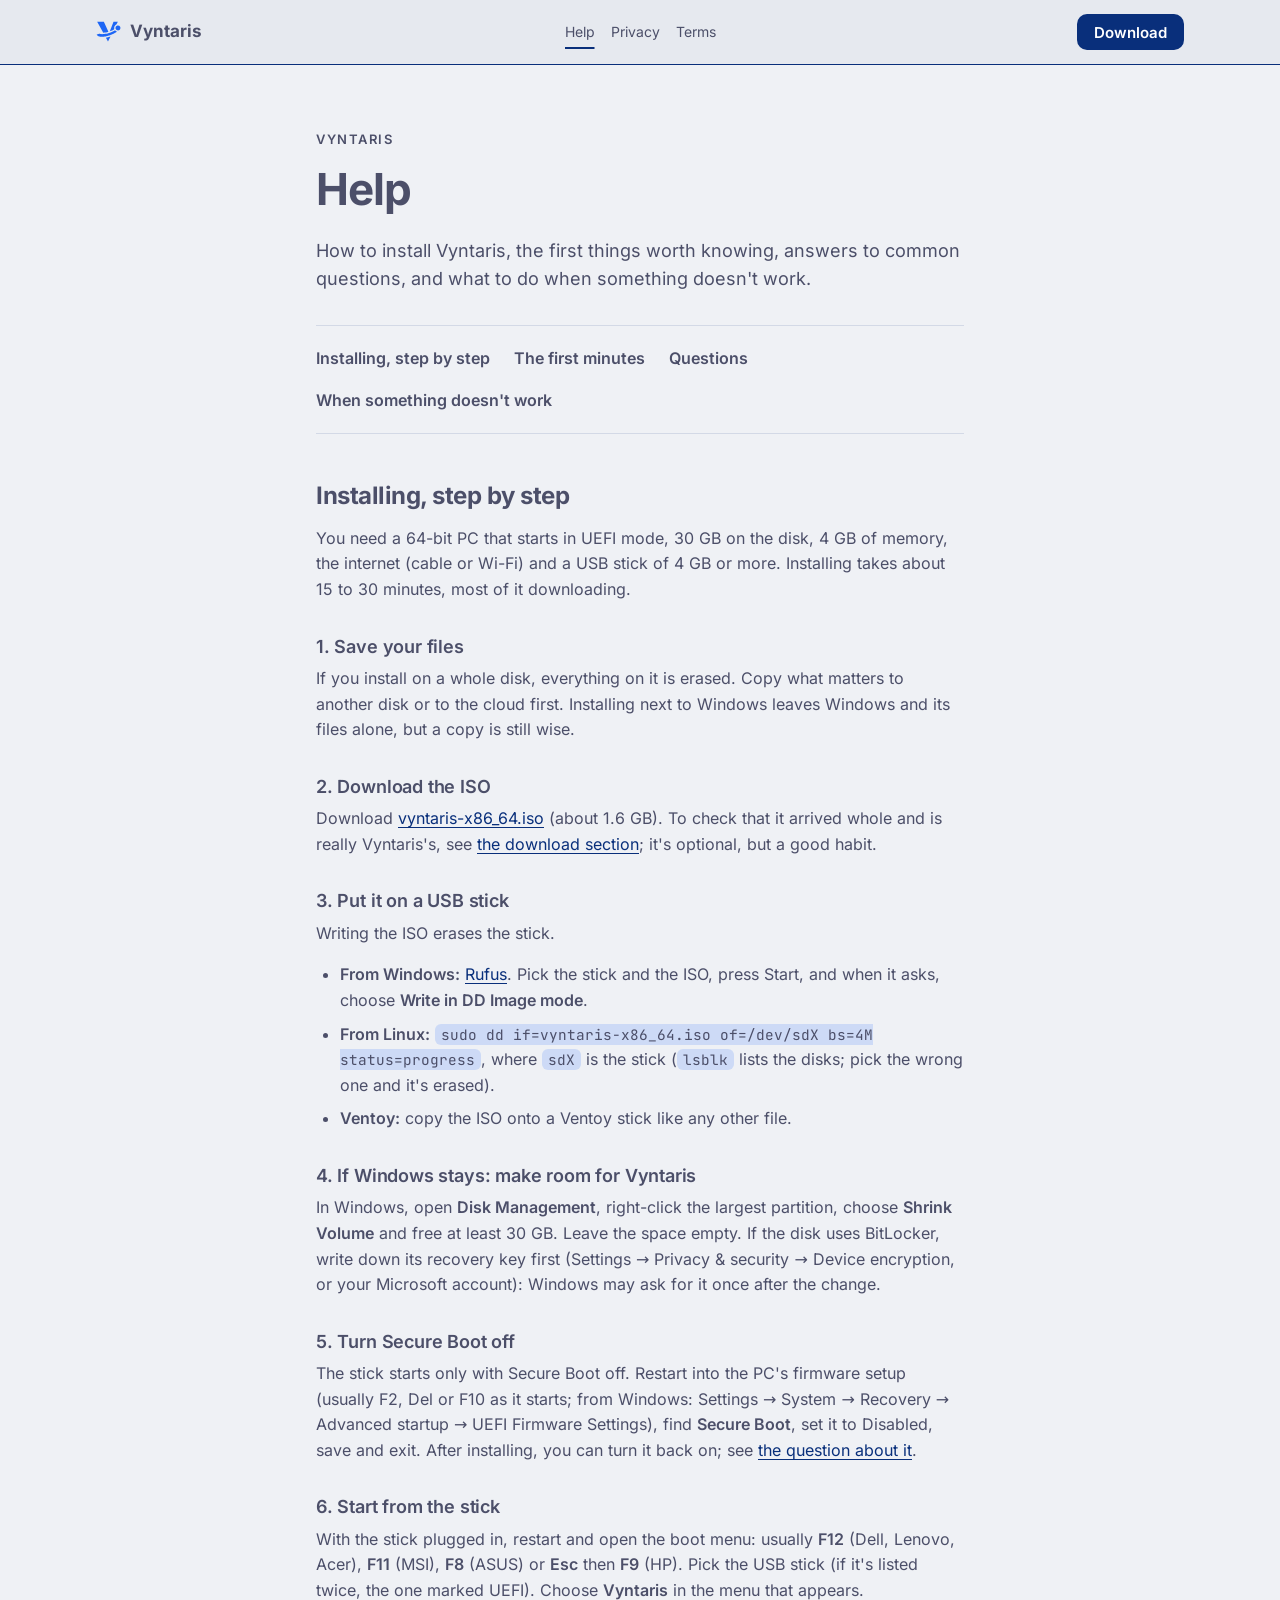
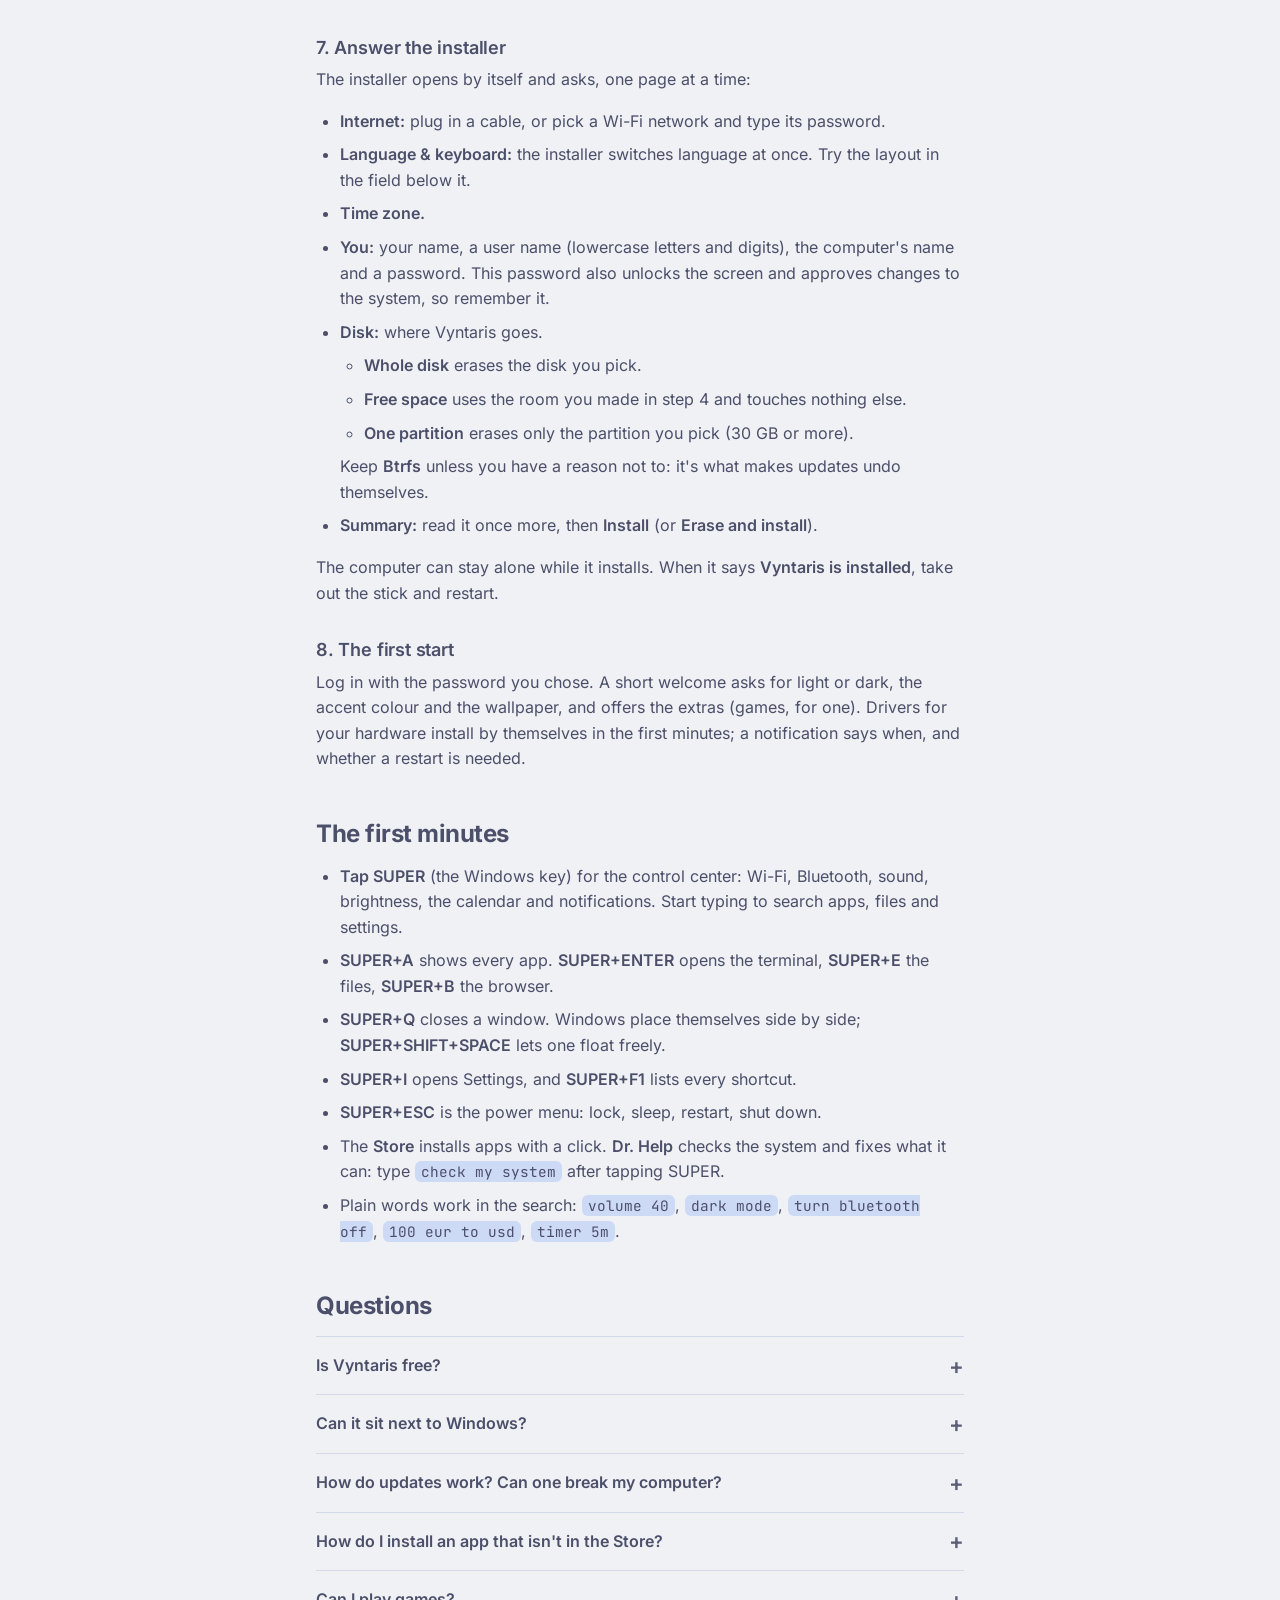
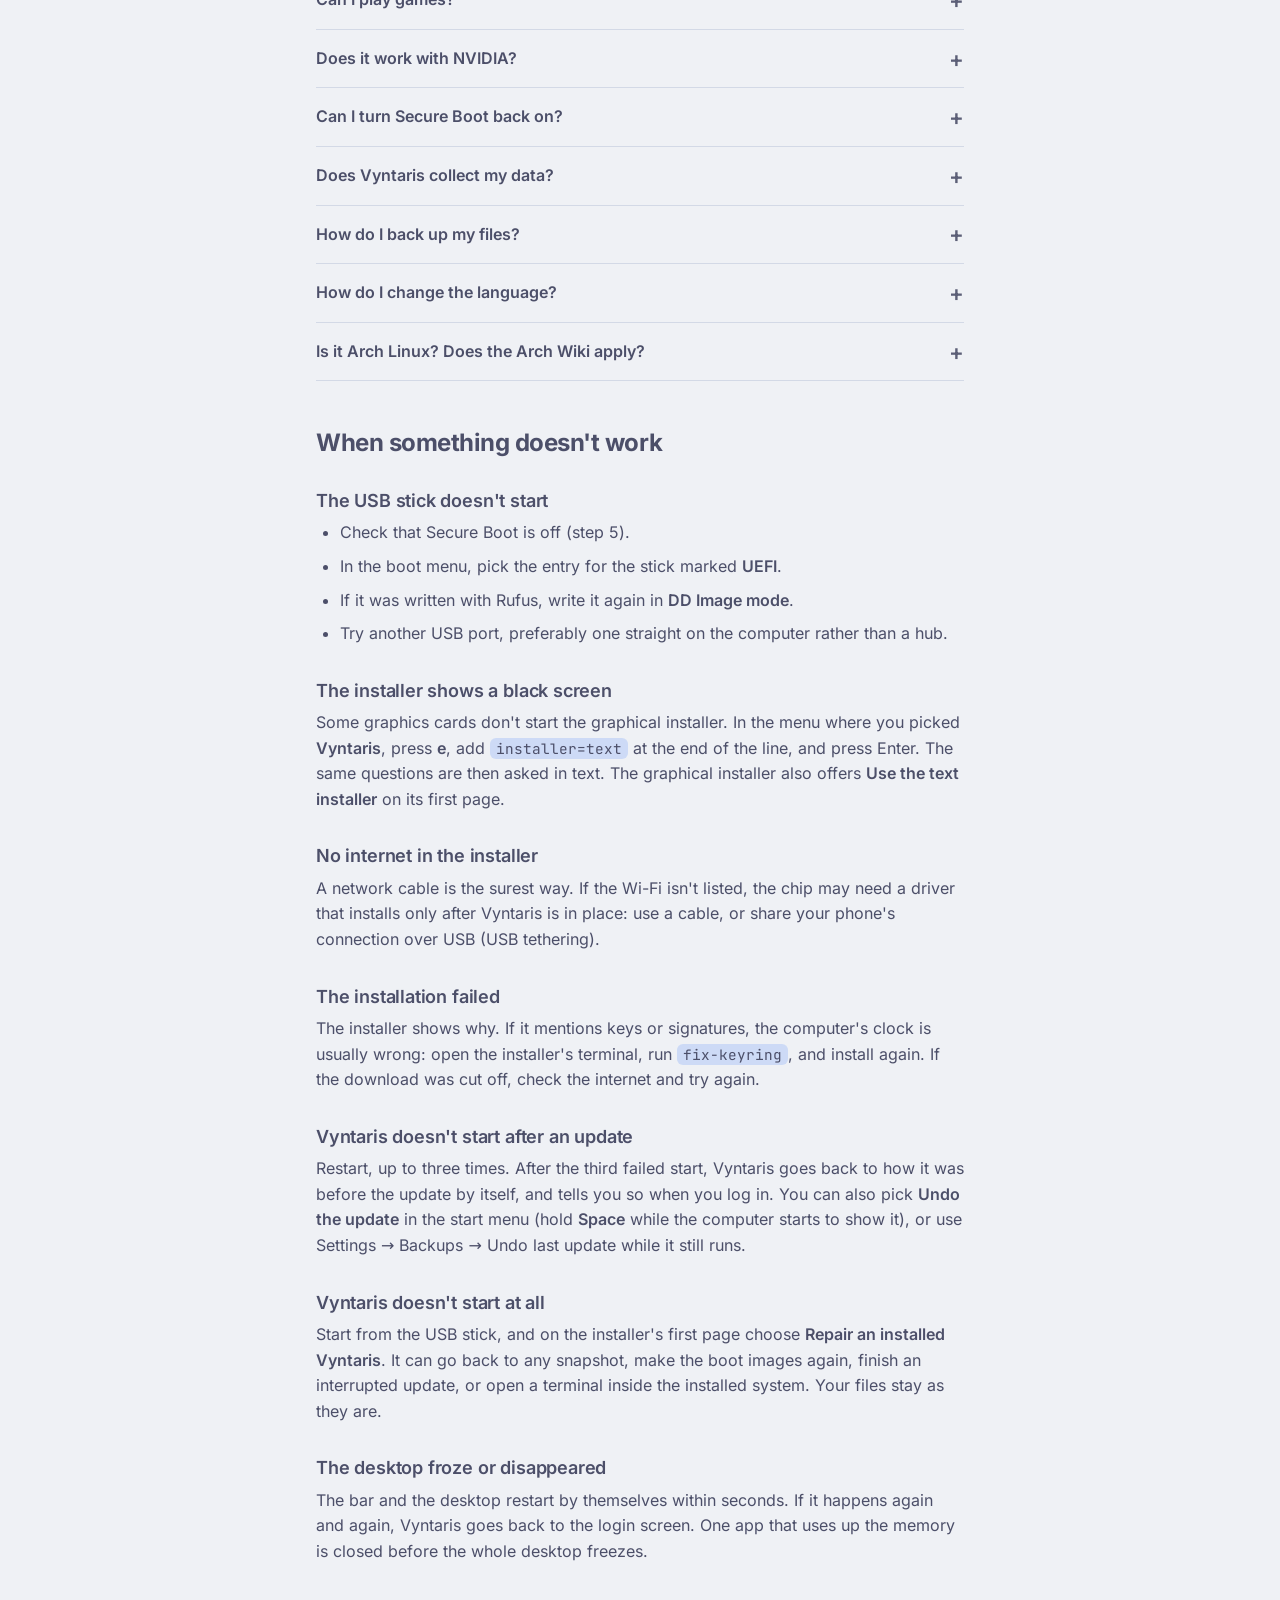
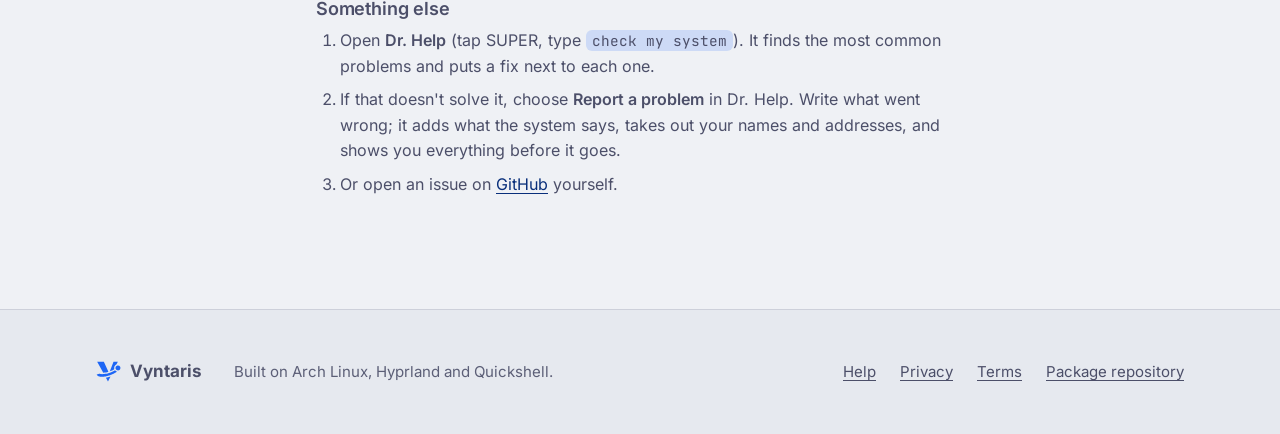
==== help/index.html @ 4488da24 "Help: installing step by step, the first minutes, questions, troubleshooting" ====
<!doctype html>
<html lang="en">
<head>
<meta charset="utf-8">
<meta name="viewport" content="width=device-width, initial-scale=1, viewport-fit=cover">
<title>Help · Vyntaris</title>
<meta name="description" content="Installing Vyntaris step by step, the first things to know, common questions, and what to do when something doesn't work.">
<link rel="preload" href="/fonts/inter.woff2" as="font" type="font/woff2" crossorigin>
<link rel="stylesheet" href="/site.css">
</head>
<body>
<a class="skip" href="#main">Skip to content</a>
<header class="top">
  <div class="wrap">
    <a class="brand" href="/"><svg viewBox="0 0 24 24" aria-hidden="true"><path fill="currentColor" fill-rule="evenodd" d="M12.79 11.4L13.97 10.96L14.92 10.55L15.79 10.12L16.57 9.68L16.88 9.05L16.82 8.75L16.79 8.45L16.78 8.15L16.81 7.85L16.85 7.55L16.92 7.26L17.02 6.97L17.14 6.7L17.28 6.44L17.45 6.19L17.66 5.93L17.86 5.71L18.09 5.51L18.33 5.34L18.59 5.18L18.86 5.04L20.16 2.43L16.16 2.43zM6.69 12.72L8.05 12.57L9.18 12.38L10.35 12.12L11.45 11.83L7.26 2.43L1.08 2.43zM22.55 8.18L22.5 7.74L22.36 7.32L22.14 6.93L21.85 6.6L21.5 6.32L21.1 6.12L20.67 6L20.22 5.97L19.78 6.02L19.36 6.16L18.97 6.38L18.64 6.67L18.36 7.03L18.16 7.42L18.04 7.85L18.01 8.3L18.06 8.74L18.2 9.16L18.42 9.55L18.71 9.88L19.07 10.16L19.46 10.36L19.89 10.48L20.34 10.51L20.78 10.46L21.2 10.32L21.59 10.1L21.92 9.81L22.2 9.45L22.4 9.06L22.52 8.63zM3.06 13.46L3.08 13.5L0.65 14.24L0.75 14.52L0.89 14.78L1.1 15.07L1.3 15.28L1.56 15.51L1.85 15.7L2.15 15.86L2.52 16.01L2.92 16.14L3.34 16.24L3.77 16.32L4.23 16.37L4.78 16.41L5.88 16.41L7.15 16.31L7.92 16.21L8.7 16.08L9.49 15.92L10.4 15.7L11.22 15.49L12.13 15.21L12.93 14.95L13.82 14.62L14.69 14.27L15.44 13.94L16.25 13.55L16.93 13.19L17.66 12.77L18.25 12.39L18.81 12L19.32 11.6L18.83 11.42L18.37 11.17L17.96 10.85L17.59 10.48L16.86 10.93L15.99 11.39L15.03 11.84L13.99 12.27L12.9 12.66L11.87 12.98L10.83 13.27L9.7 13.53L8.59 13.73L7.52 13.88L6.52 13.96L5.6 13.98L4.79 13.94L4.06 13.84L3.48 13.69L3.23 13.58zM13.4 16.08L11.97 16.54L11.02 16.81L10.07 17.05L9.15 17.24L11.07 20.77z"/></svg>Vyntaris</a>
    <nav class="nav" aria-label="Pages">
      <a href="/help/" aria-current="page">Help</a>
      <a href="/policy/">Privacy</a>
      <a href="/tos/">Terms</a>
    </nav>
    <a class="btn btn-primary btn-small" href="/#download">Download</a>
  </div>
</header>
<main class="wrap prose" id="main">
<p class="eyebrow">Vyntaris</p>
<h1>Help</h1>
<p class="lead">How to install Vyntaris, the first things worth knowing, answers to common questions, and what to
do when something doesn't work.</p>

<nav class="toc" aria-label="On this page">
  <a href="#install">Installing, step by step</a>
  <a href="#first">The first minutes</a>
  <a href="#faq">Questions</a>
  <a href="#trouble">When something doesn't work</a>
</nav>

<h2 id="install">Installing, step by step</h2>
<p>You need a 64-bit PC that starts in UEFI mode, 30 GB on the disk, 4 GB of memory, the internet (cable or
Wi-Fi) and a USB stick of 4 GB or more. Installing takes about 15 to 30 minutes, most of it downloading.</p>

<h3>1. Save your files</h3>
<p>If you install on a whole disk, everything on it is erased. Copy what matters to another disk or to the
cloud first. Installing next to Windows leaves Windows and its files alone, but a copy is still wise.</p>

<h3>2. Download the ISO</h3>
<p>Download <a href="https://dl.vyntarisos.com/vyntaris-x86_64.iso">vyntaris-x86_64.iso</a> (about 1.6 GB). To
check that it arrived whole and is really Vyntaris's, see <a href="/#download">the download section</a>; it's
optional, but a good habit.</p>

<h3>3. Put it on a USB stick</h3>
<p>Writing the ISO erases the stick.</p>
<ul>
  <li><strong>From Windows:</strong> <a href="https://rufus.ie/">Rufus</a>. Pick the stick and the ISO, press
    Start, and when it asks, choose <strong>Write in DD Image mode</strong>.</li>
  <li><strong>From Linux:</strong> <code>sudo dd if=vyntaris-x86_64.iso of=/dev/sdX bs=4M status=progress</code>,
    where <code>sdX</code> is the stick (<code>lsblk</code> lists the disks; pick the wrong one and it's erased).</li>
  <li><strong>Ventoy:</strong> copy the ISO onto a Ventoy stick like any other file.</li>
</ul>

<h3>4. If Windows stays: make room for Vyntaris</h3>
<p>In Windows, open <strong>Disk Management</strong>, right-click the largest partition, choose
<strong>Shrink Volume</strong> and free at least 30 GB. Leave the space empty. If the disk uses BitLocker, write
down its recovery key first (Settings → Privacy &amp; security → Device encryption, or your Microsoft account):
Windows may ask for it once after the change.</p>

<h3>5. Turn Secure Boot off</h3>
<p>The stick starts only with Secure Boot off. Restart into the PC's firmware setup (usually F2, Del or F10 as
it starts; from Windows: Settings → System → Recovery → Advanced startup → UEFI Firmware Settings), find
<strong>Secure Boot</strong>, set it to Disabled, save and exit. After installing, you can turn it back on; see
<a href="#secure-boot">the question about it</a>.</p>

<h3>6. Start from the stick</h3>
<p>With the stick plugged in, restart and open the boot menu: usually <strong>F12</strong> (Dell, Lenovo, Acer),
<strong>F11</strong> (MSI), <strong>F8</strong> (ASUS) or <strong>Esc</strong> then <strong>F9</strong> (HP).
Pick the USB stick (if it's listed twice, the one marked UEFI). Choose <strong>Vyntaris</strong> in the menu that
appears.</p>

<h3>7. Answer the installer</h3>
<p>The installer opens by itself and asks, one page at a time:</p>
<ul>
  <li><strong>Internet:</strong> plug in a cable, or pick a Wi-Fi network and type its password.</li>
  <li><strong>Language &amp; keyboard:</strong> the installer switches language at once. Try the layout in the
    field below it.</li>
  <li><strong>Time zone.</strong></li>
  <li><strong>You:</strong> your name, a user name (lowercase letters and digits), the computer's name and a
    password. This password also unlocks the screen and approves changes to the system, so remember it.</li>
  <li><strong>Disk:</strong> where Vyntaris goes.
    <ul>
      <li><strong>Whole disk</strong> erases the disk you pick.</li>
      <li><strong>Free space</strong> uses the room you made in step 4 and touches nothing else.</li>
      <li><strong>One partition</strong> erases only the partition you pick (30 GB or more).</li>
    </ul>
    Keep <strong>Btrfs</strong> unless you have a reason not to: it's what makes updates undo themselves.</li>
  <li><strong>Summary:</strong> read it once more, then <strong>Install</strong> (or <strong>Erase and
    install</strong>).</li>
</ul>
<p>The computer can stay alone while it installs. When it says <strong>Vyntaris is installed</strong>, take out
the stick and restart.</p>

<h3>8. The first start</h3>
<p>Log in with the password you chose. A short welcome asks for light or dark, the accent colour and the
wallpaper, and offers the extras (games, for one). Drivers for your hardware install by themselves in the
first minutes; a notification says when, and whether a restart is needed.</p>

<h2 id="first">The first minutes</h2>
<ul>
  <li><strong>Tap SUPER</strong> (the Windows key) for the control center: Wi-Fi, Bluetooth, sound, brightness,
    the calendar and notifications. Start typing to search apps, files and settings.</li>
  <li><strong>SUPER+A</strong> shows every app. <strong>SUPER+ENTER</strong> opens the terminal,
    <strong>SUPER+E</strong> the files, <strong>SUPER+B</strong> the browser.</li>
  <li><strong>SUPER+Q</strong> closes a window. Windows place themselves side by side;
    <strong>SUPER+SHIFT+SPACE</strong> lets one float freely.</li>
  <li><strong>SUPER+I</strong> opens Settings, and <strong>SUPER+F1</strong> lists every shortcut.</li>
  <li><strong>SUPER+ESC</strong> is the power menu: lock, sleep, restart, shut down.</li>
  <li>The <strong>Store</strong> installs apps with a click. <strong>Dr. Help</strong> checks the system and
    fixes what it can: type <code>check my system</code> after tapping SUPER.</li>
  <li>Plain words work in the search: <code>volume 40</code>, <code>dark mode</code>, <code>turn bluetooth
    off</code>, <code>100 eur to usd</code>, <code>timer 5m</code>.</li>
</ul>

<h2 id="faq">Questions</h2>
<div class="faq">
<details>
  <summary>Is Vyntaris free?</summary>
  <p>Yes, to download, install and use. It's free software under the GNU GPL, and its source is on
  <a href="https://github.com/vyntaris/vyntaris">GitHub</a>.</p>
</details>
<details>
  <summary>Can it sit next to Windows?</summary>
  <p>Yes. Make room in Windows (step 4) and choose <strong>Free space</strong> or <strong>One partition</strong>.
  A menu at start lets you pick Vyntaris or Windows; it stays hidden when there's only Vyntaris.</p>
</details>
<details>
  <summary>How do updates work? Can one break my computer?</summary>
  <p>Updates come from Arch Linux and Vyntaris whenever they're ready; the island shows when some are waiting,
  and one click installs them. Before every update a snapshot of the system is taken. If an update stops
  Vyntaris from starting, it gets three tries, then the start menu's <strong>Undo the update</strong> puts the
  system back by itself. Your files are never part of a snapshot, so going back never touches them.</p>
</details>
<details>
  <summary>How do I install an app that isn't in the Store?</summary>
  <p>The Store lists every app from Arch Linux's repositories. More come from the AUR, which anyone can upload
  to: turn it on in Settings → Apps, read the warning on each, and the Store builds it for you. In the terminal,
  <code>pacman</code> and <code>yay</code> work as on any Arch Linux.</p>
</details>
<details>
  <summary>Can I play games?</summary>
  <p>Yes. Tap SUPER and type <code>set up games</code>: it installs Steam with Proton, Lutris, GameMode and
  MangoHud. Game mode starts by itself with a fullscreen game.</p>
</details>
<details>
  <summary>Does it work with NVIDIA?</summary>
  <p>Yes, the driver installs by itself. On a laptop with two graphics cards the NVIDIA one sleeps until it's
  needed; a yellow dot in the bar shows when it's awake, and its panel says which app woke it.</p>
</details>
<details id="secure-boot">
  <summary>Can I turn Secure Boot back on?</summary>
  <p>Yes. In the firmware setup, put Secure Boot into <strong>Setup Mode</strong> (sometimes called "Clear
  keys"), start Vyntaris, and in the terminal run <code>vyntaris-secure-boot</code>. It signs Vyntaris with
  keys of your own; then turn Secure Boot back on.</p>
</details>
<details>
  <summary>Does Vyntaris collect my data?</summary>
  <p>No. It has no accounts, no telemetry and no analytics. What it connects to, and why, is in the
  <a href="/policy/">privacy policy</a>.</p>
</details>
<details>
  <summary>How do I back up my files?</summary>
  <p>Open <strong>Backup</strong>, sign in to Google Drive and pick the folders. It backs them up at every start,
  when you shut down, or only when you ask. Snapshots, in Settings → Backups, keep the system, not your files.</p>
</details>
<details>
  <summary>How do I change the language?</summary>
  <p>Settings → Date, time &amp; language. It takes effect at the next login. Vyntaris speaks English, Serbian,
  German, French, Spanish, Italian, Portuguese and Polish.</p>
</details>
<details>
  <summary>Is it Arch Linux? Does the Arch Wiki apply?</summary>
  <p>Underneath, yes: the same kernel, packages and pacman, straight from Arch. The
  <a href="https://wiki.archlinux.org/">Arch Wiki</a> applies to everything below the desktop.</p>
</details>
</div>

<h2 id="trouble">When something doesn't work</h2>

<h3>The USB stick doesn't start</h3>
<ul>
  <li>Check that Secure Boot is off (step 5).</li>
  <li>In the boot menu, pick the entry for the stick marked <strong>UEFI</strong>.</li>
  <li>If it was written with Rufus, write it again in <strong>DD Image mode</strong>.</li>
  <li>Try another USB port, preferably one straight on the computer rather than a hub.</li>
</ul>

<h3>The installer shows a black screen</h3>
<p>Some graphics cards don't start the graphical installer. In the menu where you picked
<strong>Vyntaris</strong>, press <strong>e</strong>, add <code>installer=text</code> at the end of the line, and
press Enter. The same questions are then asked in text. The graphical installer also offers <strong>Use the text
installer</strong> on its first page.</p>

<h3>No internet in the installer</h3>
<p>A network cable is the surest way. If the Wi-Fi isn't listed, the chip may need a driver that installs only
after Vyntaris is in place: use a cable, or share your phone's connection over USB (USB tethering).</p>

<h3>The installation failed</h3>
<p>The installer shows why. If it mentions keys or signatures, the computer's clock is usually wrong: open the
installer's terminal, run <code>fix-keyring</code>, and install again. If the download was cut off, check the
internet and try again.</p>

<h3>Vyntaris doesn't start after an update</h3>
<p>Restart, up to three times. After the third failed start, Vyntaris goes back to how it was before the update
by itself, and tells you so when you log in. You can also pick <strong>Undo the update</strong> in the start
menu (hold <strong>Space</strong> while the computer starts to show it), or use Settings → Backups → Undo last
update while it still runs.</p>

<h3>Vyntaris doesn't start at all</h3>
<p>Start from the USB stick, and on the installer's first page choose <strong>Repair an installed
Vyntaris</strong>. It can go back to any snapshot, make the boot images again, finish an interrupted update, or
open a terminal inside the installed system. Your files stay as they are.</p>

<h3>The desktop froze or disappeared</h3>
<p>The bar and the desktop restart by themselves within seconds. If it happens again and again, Vyntaris goes
back to the login screen. One app that uses up the memory is closed before the whole desktop freezes.</p>

<h3>Something else</h3>
<ol>
  <li>Open <strong>Dr. Help</strong> (tap SUPER, type <code>check my system</code>). It finds the most common
    problems and puts a fix next to each one.</li>
  <li>If that doesn't solve it, choose <strong>Report a problem</strong> in Dr. Help. Write what went wrong; it
    adds what the system says, takes out your names and addresses, and shows you everything before it goes.</li>
  <li>Or open an issue on <a href="https://github.com/vyntaris/vyntaris/issues/new/choose">GitHub</a> yourself.</li>
</ol>
</main>

<footer class="foot">
  <div class="wrap">
    <a class="brand" href="/"><svg viewBox="0 0 24 24" aria-hidden="true"><path fill="currentColor" fill-rule="evenodd" d="M12.79 11.4L13.97 10.96L14.92 10.55L15.79 10.12L16.57 9.68L16.88 9.05L16.82 8.75L16.79 8.45L16.78 8.15L16.81 7.85L16.85 7.55L16.92 7.26L17.02 6.97L17.14 6.7L17.28 6.44L17.45 6.19L17.66 5.93L17.86 5.71L18.09 5.51L18.33 5.34L18.59 5.18L18.86 5.04L20.16 2.43L16.16 2.43zM6.69 12.72L8.05 12.57L9.18 12.38L10.35 12.12L11.45 11.83L7.26 2.43L1.08 2.43zM22.55 8.18L22.5 7.74L22.36 7.32L22.14 6.93L21.85 6.6L21.5 6.32L21.1 6.12L20.67 6L20.22 5.97L19.78 6.02L19.36 6.16L18.97 6.38L18.64 6.67L18.36 7.03L18.16 7.42L18.04 7.85L18.01 8.3L18.06 8.74L18.2 9.16L18.42 9.55L18.71 9.88L19.07 10.16L19.46 10.36L19.89 10.48L20.34 10.51L20.78 10.46L21.2 10.32L21.59 10.1L21.92 9.81L22.2 9.45L22.4 9.06L22.52 8.63zM3.06 13.46L3.08 13.5L0.65 14.24L0.75 14.52L0.89 14.78L1.1 15.07L1.3 15.28L1.56 15.51L1.85 15.7L2.15 15.86L2.52 16.01L2.92 16.14L3.34 16.24L3.77 16.32L4.23 16.37L4.78 16.41L5.88 16.41L7.15 16.31L7.92 16.21L8.7 16.08L9.49 15.92L10.4 15.7L11.22 15.49L12.13 15.21L12.93 14.95L13.82 14.62L14.69 14.27L15.44 13.94L16.25 13.55L16.93 13.19L17.66 12.77L18.25 12.39L18.81 12L19.32 11.6L18.83 11.42L18.37 11.17L17.96 10.85L17.59 10.48L16.86 10.93L15.99 11.39L15.03 11.84L13.99 12.27L12.9 12.66L11.87 12.98L10.83 13.27L9.7 13.53L8.59 13.73L7.52 13.88L6.52 13.96L5.6 13.98L4.79 13.94L4.06 13.84L3.48 13.69L3.23 13.58zM13.4 16.08L11.97 16.54L11.02 16.81L10.07 17.05L9.15 17.24L11.07 20.77z"/></svg>Vyntaris</a>
    <span>Built on Arch Linux, Hyprland and Quickshell.</span>
    <nav aria-label="More">
      <a href="/help/">Help</a>
      <a href="/policy/">Privacy</a>
      <a href="/tos/">Terms</a>
      <a href="https://pkg.vyntarisos.com/">Package repository</a>
    </nav>
  </div>
</footer>
</body>
</html>
---- site.css ----
/* Vyntaris's website: the desktop's own palette (Catppuccin: Mocha, Latte when the system is light), one
   accent, Inter. Every space is from one 8px scale; every text colour passes WCAG AA on its background. */

@font-face { font-family: "Inter"; src: url("/fonts/inter.woff2") format("woff2"); font-weight: 400 700; font-display: swap; }
@font-face { font-family: "JetBrains Mono"; src: url("/fonts/jetbrains-mono.woff2") format("woff2"); font-weight: 400 600; font-display: swap; }

:root {
  --crust: #11111b; --mantle: #181825; --base: #1e1e2e; --surface: #313244; --surface-2: #45475a;
  --text: #cdd6f4; --subtext: #bac2de; --muted: #a6adc8;
  --accent: #89b4fa;
  /* the accent where it's text, a focus ring or a button's fill: as it is on dark, darker on light, so it
     keeps 4.5:1 whichever of the fourteen accents is picked */
  --ink: var(--accent); --on-ink: #11111b;
  /* until one is picked, the visitor's own (the system's accent colour, which Firefox passes on: on
     Vyntaris, the desktop's), lightened on dark so any of them keeps its contrast */
  --system: color-mix(in oklab, AccentColor 70%, #ffffff);
  --line: rgba(205, 214, 244, .12);
  --s1: 8px; --s2: 16px; --s3: 24px; --s4: 32px; --s6: 48px; --s8: 64px; --s12: 96px;
  --radius: 12px;
  --font: "Inter", "Noto Sans", system-ui, sans-serif;
  --mono: "JetBrains Mono", "DejaVu Sans Mono", ui-monospace, monospace;
  --page: 1120px; --prose: 68ch;
  color-scheme: dark;
}
@media (prefers-color-scheme: light) {
  :root:not([data-scheme="dark"]) {
    --crust: #dce0e8; --mantle: #e6e9ef; --base: #eff1f5; --surface: #ccd0da; --surface-2: #bcc0cc;
    --text: #4c4f69; --subtext: #4c4f69; --muted: #5c5f77;
    --accent: #1e66f5;
    --ink: color-mix(in oklab, var(--accent) 60%, #000); --on-ink: #ffffff;
    --system: AccentColor;
    --line: rgba(76, 79, 105, .16);
    color-scheme: light;
  }
}

* { box-sizing: border-box; }
html { scroll-behavior: smooth; scroll-padding-top: 80px; -webkit-text-size-adjust: 100%; }
@media (prefers-reduced-motion: reduce) { html { scroll-behavior: auto; } *, *::before, *::after { transition: none !important; } }
body { margin: 0; overflow-wrap: break-word; background: var(--base); color: var(--text); font: 400 16px/1.6 var(--font); -webkit-font-smoothing: antialiased; }
img { max-width: 100%; height: auto; display: block; }
a { color: var(--ink); text-underline-offset: 3px; }
:focus-visible { outline: 3px solid var(--ink); outline-offset: 3px; border-radius: 6px; }
h1, h2, h3 { margin: 0; color: var(--text); letter-spacing: -.02em; text-wrap: balance; }
h1 { font-size: clamp(36px, 6vw, 60px); line-height: 1.08; font-weight: 700; }
h2 { font-size: clamp(28px, 4vw, 40px); line-height: 1.15; font-weight: 700; }
h3 { font-size: 20px; line-height: 1.3; font-weight: 600; letter-spacing: -.01em; }
p { margin: 0; }
code, pre, kbd { font-family: var(--mono); font-size: .9em; }
.wrap { max-width: var(--page); margin-inline: auto; padding-inline: max(var(--s2), env(safe-area-inset-left, 0px)); }
.eyebrow { font-size: 13px; font-weight: 600; letter-spacing: .12em; text-transform: uppercase; color: var(--ink); }
.lead { font-size: 20px; line-height: 1.55; color: var(--subtext); max-width: 60ch; }
.muted { color: var(--muted); }
.skip { position: absolute; left: var(--s2); top: -100px; z-index: 20; background: var(--ink); color: var(--on-ink); padding: var(--s1) var(--s2); border-radius: 8px; font-weight: 600; }
.skip:focus { top: var(--s1); }

/* ---- header: the brand, the sections, the one action ---- */
.top { position: sticky; top: 0; z-index: 10; background: color-mix(in srgb, var(--mantle) 92%, transparent); backdrop-filter: blur(8px); border-bottom: 1px solid var(--line); }
.top .wrap { display: flex; align-items: center; gap: var(--s3); min-height: 64px; }
.brand { display: inline-flex; align-items: center; gap: var(--s1); color: var(--text); text-decoration: none; font-weight: 700; font-size: 17px; }
.brand svg { width: 26px; height: 26px; color: var(--accent); }
.nav { display: flex; gap: var(--s3); margin-inline-start: auto; }
.nav a { color: var(--subtext); text-decoration: none; font-size: 15px; padding-block: var(--s1); }
.nav a:hover, .nav a[aria-current] { color: var(--text); }
.nav a[aria-current] { box-shadow: inset 0 -2px var(--ink); }
@media (max-width: 760px) { .nav { display: none; } .top .btn { margin-inline-start: auto; } }

/* ---- buttons: one primary, the rest plain ---- */
.btn { display: inline-flex; align-items: center; justify-content: center; gap: var(--s1); min-height: 44px; padding: 0 var(--s3);
  border-radius: 10px; font: 600 16px var(--font); text-decoration: none; cursor: pointer; border: 1px solid transparent; transition: background .15s, color .15s; }
.btn-primary { background: var(--ink); color: var(--on-ink); }
.btn-primary:hover { background: color-mix(in oklab, var(--ink) 86%, var(--text)); }
.btn-plain { color: var(--text); border-color: var(--line); background: transparent; }
.btn-plain:hover { border-color: var(--accent); }
.btn svg { width: 20px; height: 20px; }
.btn-small { min-height: 36px; padding: 0 var(--s2); font-size: 15px; }

/* ---- sections ---- */
section { padding-block: var(--s12); border-top: 1px solid var(--line); }
.section-head { display: grid; gap: var(--s2); margin-bottom: var(--s6); max-width: 720px; }
.hero { padding-block: var(--s8) var(--s12); border-top: 0; }
.hero-text { display: grid; gap: var(--s3); justify-items: start; }
.hero .actions { display: flex; flex-wrap: wrap; gap: var(--s2); align-items: center; }
.hero .meta { color: var(--muted); font-size: 15px; }
.shot { margin: var(--s8) 0 0; }
.shot img, figure img { border-radius: var(--radius); border: 1px solid var(--line); background: var(--crust); }
.shot figcaption, figure figcaption { margin-top: var(--s2); color: var(--muted); font-size: 15px; }
figure { margin: 0; }

/* facts under the hero: four short claims, a line each */
.facts { list-style: none; margin: var(--s6) 0 0; padding: 0; display: grid; grid-template-columns: repeat(auto-fit, minmax(min(220px, 100%), 1fr)); gap: var(--s3); }
.facts li { display: grid; gap: 4px; padding-inline-start: var(--s2); border-inline-start: 2px solid var(--ink); }
.facts strong { font-weight: 600; }
.facts span { color: var(--muted); font-size: 15px; }

/* the island's panels: pictures sized to themselves, a caption under each */
.panels { display: grid; grid-template-columns: repeat(auto-fill, minmax(min(260px, 100%), 1fr)); gap: var(--s4); align-items: start; }
.panels h3 { font-size: 17px; margin-top: var(--s2); }
.panels p { color: var(--subtext); font-size: 15px; margin-top: 4px; }

/* a list of small things: a heading and a sentence or two, in columns */
.points { display: grid; grid-template-columns: repeat(auto-fit, minmax(min(280px, 100%), 1fr)); gap: var(--s6) var(--s4); }
.points > div { display: grid; gap: var(--s1); align-content: start; }
.points .eyebrow { font-size: 12px; }
.points p { color: var(--subtext); }

/* apps: picture and words side by side, sides swapping */
.feature { display: grid; grid-template-columns: minmax(0, 1.3fr) minmax(0, 1fr); gap: var(--s6); align-items: center; }
.feature + .feature { margin-top: var(--s12); }
.feature.flip .feature-text { order: -1; }
.feature-text { display: grid; gap: var(--s2); }
.feature-text p { color: var(--subtext); }
@media (max-width: 860px) { .feature { grid-template-columns: minmax(0, 1fr); gap: var(--s3); } .feature.flip .feature-text { order: 0; } }

.gallery { display: grid; grid-template-columns: repeat(auto-fit, minmax(min(300px, 100%), 1fr)); gap: var(--s4); }

/* the accent picker: real radio buttons, each with its colour's name */
.accents { display: flex; flex-wrap: wrap; gap: var(--s1); margin-top: var(--s3); border: 0; padding: 0; }
.accents legend { font-weight: 600; margin-bottom: var(--s1); padding: 0; }
.accents label { display: inline-flex; align-items: center; gap: var(--s1); min-height: 36px; padding: 0 12px 0 8px; border: 1px solid var(--line); border-radius: 999px; cursor: pointer; font-size: 14px; }
.accents input { position: absolute; opacity: 0; width: 1px; height: 1px; }
.accents i { width: 18px; height: 18px; border-radius: 50%; background: var(--c); }
.accents input:checked + label { border-color: var(--ink); box-shadow: inset 0 0 0 1px var(--ink); }
.accents input:focus-visible + label { outline: 3px solid var(--ink); outline-offset: 2px; }

/* download */
.download { display: grid; grid-template-columns: minmax(0, 1fr) minmax(0, 1fr); gap: var(--s8); align-items: start; }
@media (max-width: 860px) { .download { grid-template-columns: minmax(0, 1fr); gap: var(--s6); } }
.download .get { display: grid; gap: var(--s3); justify-items: start; }
.download dl { display: grid; grid-template-columns: auto minmax(0, 1fr); gap: var(--s1) var(--s3); margin: 0; font-size: 15px; }
.download dt { color: var(--muted); }
.download dd { margin: 0; min-width: 0; }
.steps { margin: 0; padding: 0; list-style: none; counter-reset: step; display: grid; gap: var(--s4); }
.steps li { counter-increment: step; display: grid; grid-template-columns: 40px minmax(0, 1fr); gap: var(--s2); }
.steps li::before { content: counter(step); width: 40px; height: 40px; border-radius: 50%; display: grid; place-items: center; font-weight: 700; color: var(--ink); border: 2px solid var(--ink); }
.steps h3 { font-size: 18px; }
.steps p { color: var(--subtext); margin-top: 4px; }
.cmd { display: flex; align-items: stretch; margin-top: var(--s2); border: 1px solid var(--line); border-radius: 10px; background: var(--crust); overflow: hidden; }
.cmd pre { margin: 0; padding: 12px var(--s2); overflow-x: auto; flex: 1; min-width: 0; font-size: 14px; line-height: 1.5; }
.cmd button { flex: none; border: 0; border-inline-start: 1px solid var(--line); background: transparent; color: var(--text); font: 600 14px var(--font); padding: 0 var(--s2); cursor: pointer; min-width: 84px; }
.cmd button:hover { color: var(--ink); }

/* long-form pages: the policy and the terms */
.prose { max-width: var(--prose); padding-block: var(--s8) var(--s12); }
.prose h1 { font-size: clamp(32px, 5vw, 44px); margin-top: var(--s1); }
.prose .date { color: var(--muted); margin-top: var(--s1); }
.prose .lead { margin-top: var(--s3); font-size: 18px; }
.prose h2 { font-size: 24px; margin: var(--s6) 0 var(--s2); }
.prose h3 { font-size: 18px; margin: var(--s4) 0 var(--s1); }
.prose p, .prose li { color: var(--subtext); }
.prose p { margin-bottom: var(--s2); }
.prose ul { padding-inline-start: var(--s3); margin: 0 0 var(--s2); }
.prose li { margin-bottom: var(--s1); }
.prose strong { color: var(--text); font-weight: 600; }
.prose code { background: color-mix(in srgb, var(--accent) 16%, transparent); border-radius: 6px; padding: 1px 6px; overflow-wrap: anywhere; }
.note { border-inline-start: 3px solid var(--ink); background: var(--mantle); border-radius: 0 var(--radius) var(--radius) 0; padding: var(--s2) var(--s3); margin: var(--s3) 0; }
.note p:last-child { margin: 0; }

/* footer */
.foot { border-top: 1px solid var(--line); background: var(--mantle); padding-block: var(--s6); color: var(--muted); font-size: 15px; }
.foot .wrap { display: flex; flex-wrap: wrap; gap: var(--s2) var(--s4); align-items: center; }
.foot nav { display: flex; flex-wrap: wrap; gap: var(--s3); margin-inline-start: auto; }
.foot a { color: var(--subtext); }
.visually-hidden { position: absolute; width: 1px; height: 1px; padding: 0; margin: -1px; overflow: hidden; clip: rect(0 0 0 0); white-space: nowrap; border: 0; }

/* no accent picked: the system's (where the browser tells it; the page's blue otherwise) */
@supports (color: AccentColor) {
  :root:not([data-picked]) { --accent: var(--system); }
}

/* ---- take it apart (shorter than it was: four screens of scrolling, not thirteen): a laptop (WebGL) that opens on the lock screen as you scroll, comes apart into the
   system's layers, goes back together and comes up close as its screen goes through the apps ---- */
.xp { position: relative; height: 400vh; padding: 0; }
.xp-pin { position: sticky; top: 64px; height: calc(100svh - 64px); overflow: hidden; }
.xp-head { position: absolute; left: 0; right: 0; top: 0; padding-top: 40px; display: grid; gap: 10px; z-index: 2; }
.xp-head .lead { font-size: 16px; }
.xp-scene { position: absolute; inset: 0; }
.xp-scene canvas { display: block; width: 100%; height: 100%; }
.xp-fallback { display: none; }
.xp.still:not(.nogl) .xp-fallback { display: none !important; }
/* until the scene has drawn once: the desktop as a picture where the laptop will be, never an empty view */
.xp:not(.live):not(.nogl) .xp-fallback { display: block; position: absolute; left: 50%; top: 56%; transform: translate(-50%, -50%); width: min(760px, 86%); padding: 0; }
.xp-status { display: none; color: var(--muted); font-size: 13px; margin-top: 10px; }
.xp.nogl .xp-status:not(:empty) { display: block; }
.xp-lines { position: absolute; inset: 0; width: 100%; height: 100%; pointer-events: none; z-index: 1; overflow: visible; }
.xp-lines path { fill: none; stroke: var(--accent); stroke-width: 1; }
.xp-lines circle { fill: var(--accent); }
.xp-lines g { opacity: 0; transition: opacity .35s ease; }
.xp-lines g.on { opacity: 1; }
.xp-labels { list-style: none; margin: 0; padding: 0; position: absolute; inset: 0; pointer-events: none; z-index: 2; }
.xp-labels li { position: absolute; left: 0; top: 0; width: 250px; display: grid; gap: 3px; opacity: 0; transition: opacity .35s ease;
  background: color-mix(in srgb, var(--base) 86%, transparent); border: 1px solid var(--line); border-radius: 14px; padding: 10px 14px;
  -webkit-backdrop-filter: blur(8px); backdrop-filter: blur(8px); }
.xp-labels li.on { opacity: 1; transition-delay: calc(var(--i, 0) * 60ms); }
@media (max-height: 780px) and (min-width: 1080px) { .xp-labels p { display: none; } }
.xp-labels .caps { color: var(--accent); font-size: 11px; }
/* a snapshot's date, on the copy itself */
.xp-labels li.pill { width: auto; white-space: nowrap; padding: 4px 11px; border-radius: 999px; font: 600 12px var(--mono); color: var(--accent);
  border-color: color-mix(in srgb, var(--accent) 45%, transparent); }
.xp.nogl .xp-labels li.pill { display: none; }
.xp-labels li.pill.on { transition-delay: .15s; }
.xp-labels h3 { font-size: 15px; }
.xp-labels p { color: var(--subtext); font-size: 13px; line-height: 1.45; }
.xp.narrow .xp-labels li:not(.pill) { left: 16px; right: 16px; top: auto; bottom: 16px; width: auto; transform: translateY(8px) !important; transition: opacity .35s ease, transform .35s ease; }
.xp.narrow .xp-labels li:not(.pill).on { transform: none !important; transition-delay: 0s; }
.xp.narrow .xp-lines { display: none; }
.xp-cap { position: absolute; left: 0; right: 0; bottom: 28px; display: grid; justify-items: center; pointer-events: none; z-index: 2; }
.xp-cap div { grid-area: 1 / 1; opacity: 0; transform: translateY(10px); transition: opacity .4s ease, transform .4s ease;
  text-align: center; display: grid; gap: 4px; max-width: 520px; padding: 0 16px; }
.xp-cap div.on { opacity: 1; transform: none; transition-delay: .15s; }
.xp-cap .caps { color: var(--accent); }
.xp-cap h3 { font-size: 22px; }
.xp-cap p { color: var(--subtext); font-size: 15px; }
/* with less motion asked for: the laptop standing still, open, and its labels as a list under it */
.xp.still { height: auto; }
.xp.still .xp-pin { position: relative; top: 0; height: auto; overflow: visible; padding-bottom: 48px; }
.xp.still .xp-head { position: relative; }
.xp.still .xp-scene { position: relative; inset: auto; height: clamp(260px, 74vw, min(560px, 62svh)); }
.xp.still .xp-lines, .xp.still .xp-cap, .xp.still .xp-labels li.pill { display: none; }
.xp.still .xp-labels { position: relative; inset: auto; display: grid; grid-template-columns: repeat(auto-fit, minmax(min(240px, 100%), 1fr)); gap: 12px; max-width: 1160px; margin: 8px auto 0; padding: 0 16px; }
.xp.still .xp-labels li, .xp.narrow.still .xp-labels li:not(.pill) { position: relative; inset: auto; width: auto; opacity: 1; transform: none !important; }
/* without WebGL: the desktop as a picture, the labels as a list under it */
.xp.nogl { height: auto; }
.xp.nogl .xp-pin { position: relative; top: 0; height: auto; overflow: visible; padding-bottom: 48px; }
.xp.nogl .xp-head { position: relative; }
.xp.nogl .xp-scene, .xp.nogl .xp-lines, .xp.nogl .xp-cap { display: none; }
.xp.nogl .xp-fallback { display: block; margin-top: 28px; }
.xp.nogl .xp-labels { position: relative; inset: auto; display: grid; grid-template-columns: repeat(auto-fit, minmax(min(240px, 100%), 1fr)); gap: 12px; max-width: 1160px; margin: 20px auto 0; padding: 0 16px; }
.xp.nogl .xp-labels li { position: relative; width: auto; opacity: 1; }


.caps { font-size: 12px; font-weight: 600; letter-spacing: .12em; text-transform: uppercase; }
.xp { border-top: 1px solid var(--line); }
.xp .xp-head .eyebrow { color: var(--ink); }
.xp .ic { display: none; }

/* ---- the header as the desktop's bar: the sections in the middle of it as the clock is, and the bar's line
   dipping under them as it dips under the island, a shallow notch with an S-curve each side (drawn by the
   page's script to the links' width; without it, the line runs straight). A phone has no room for it ---- */
@media (min-width: 761px) {
  .top { background: var(--mantle); -webkit-backdrop-filter: none; backdrop-filter: none; border-bottom-color: var(--ink); }
  .top.edged { border-bottom-color: transparent; }
  .top .nav { position: absolute; left: 50%; top: 0; height: 100%; transform: translateX(-50%); margin: 0; gap: 16px; align-items: center; }
  .top .nav a { font-size: 14px; padding-block: 6px; }
  .top .btn { margin-inline-start: auto; }
  .edge { position: absolute; left: 0; top: 100%; margin-top: -1px; overflow: visible; pointer-events: none; }
  .edge .fill { fill: var(--mantle); }
  .edge .line { fill: none; stroke: var(--ink); stroke-width: 1; }
}

/* ---- the hero's island: the wallpaper and the bar, the panel picked laid where it opens */
.island-pick { display: flex; flex-wrap: wrap; gap: var(--s1); margin-bottom: var(--s2); }
.island-pick[hidden] { display: none; }
.island-pick button { min-height: 40px; padding: 0 var(--s2); border-radius: 999px; border: 1px solid var(--line);
  background: transparent; color: var(--subtext); font: 500 15px var(--font); cursor: pointer; transition: border-color .15s, color .15s; }
.island-pick button:hover { color: var(--text); border-color: var(--ink); }
.island-pick button[aria-pressed="true"] { background: var(--ink); border-color: var(--ink); color: var(--on-ink); font-weight: 600; }
.stage { position: relative; aspect-ratio: 16 / 10; border-radius: var(--radius); overflow: hidden; border: 1px solid var(--line); background: var(--crust); }
.stage img { border: 0; border-radius: 0; }
.stage-shot img { position: absolute; inset: 0; width: 100%; height: 100%; animation: grow .2s ease-out; }
.stage-shot[hidden] { display: none; }
@keyframes grow { from { opacity: .4; } to { opacity: 1; } }
/* a phone: the panel alone (its <source>), as large as it fits; the whole screen would be too small to read */
@media (max-width: 600px) {
  .stage { aspect-ratio: auto; background: transparent; border: 0; overflow: visible; }
  .stage-shot img { position: static; width: auto; height: auto; max-width: min(100%, 420px); margin-inline: auto; border-radius: var(--radius); border: 1px solid var(--line); }
}

/* ---- measured: one small chart per measure (each on its own scale, Vyntaris in the accent, the others in a
   neutral, every bar labelled), then every measure in a table, then the real laptop ---- */
.races { display: grid; grid-template-columns: repeat(auto-fit, minmax(min(240px, 100%), 1fr)); gap: var(--s6) var(--s4); }
.race { display: grid; gap: var(--s1); align-content: start; }
.race figcaption { margin: 0; color: var(--subtext); font-size: 15px; }
.race-figure { font-size: 40px; line-height: 1.1; font-weight: 700; letter-spacing: -.02em; font-variant-numeric: tabular-nums; }
.race ol { list-style: none; margin: var(--s1) 0 0; padding: 0; display: grid; gap: 6px; }
.race li { display: grid; grid-template-columns: 84px minmax(0, 1fr) 64px; align-items: center; gap: var(--s1); font-size: 13px; color: var(--muted); }
.race .bar { display: block; height: 10px; width: calc(var(--v) * 100%); border-radius: 0 4px 4px 0; background: var(--surface-2); }
.race li.us { color: var(--text); font-weight: 600; }
.race li.us .bar { background: var(--accent); }
.race .val { text-align: end; font-variant-numeric: tabular-nums; }

.all-measures { margin-top: var(--s12); display: grid; gap: var(--s2); }
.all-measures > .muted { max-width: 72ch; }
.table-scroll { overflow-x: auto; border: 1px solid var(--line); border-radius: var(--radius); }
.measures { width: 100%; border-collapse: collapse; font-size: 15px; font-variant-numeric: tabular-nums; min-width: 560px; }
.measures th, .measures td { padding: 10px var(--s2); text-align: end; border-top: 1px solid var(--line); white-space: nowrap; }
.measures thead th { border-top: 0; font-weight: 600; color: var(--text); background: var(--mantle); }
.measures th[scope="row"], .measures thead th:first-child { text-align: start; font-weight: 400; color: var(--subtext); white-space: normal; }
.measures tr.group th { text-align: start; padding-top: var(--s3); font-size: 12px; font-weight: 600; letter-spacing: .12em; text-transform: uppercase; color: var(--ink); background: transparent; }
.measures td { color: var(--muted); }
.measures td.us { color: var(--text); background: color-mix(in srgb, var(--accent) 7%, transparent); }
.measures strong { color: var(--text); font-weight: 700; }
.footnote { color: var(--muted); font-size: 14px; max-width: 72ch; }

.real { margin-top: var(--s8); display: grid; grid-template-columns: minmax(0, 1fr) minmax(0, 1.8fr); gap: var(--s4); align-items: start;
  padding: var(--s4); border: 1px solid var(--line); border-radius: var(--radius); background: var(--mantle); }
.real > div { display: grid; gap: var(--s1); }
.real dl { margin: 0; display: grid; grid-template-columns: repeat(auto-fit, minmax(96px, 1fr)); gap: var(--s2); }
.real dl div { display: grid; gap: 2px; }
.real dt { color: var(--muted); font-size: 14px; }
.real dd { margin: 0; font-size: 24px; font-weight: 700; font-variant-numeric: tabular-nums; }
@media (max-width: 760px) { .real { grid-template-columns: minmax(0, 1fr); } }
/* on a narrow screen the table scrolls sideways: the measure's name stays in view */
.measures th[scope="row"], .measures thead th:first-child { position: sticky; inset-inline-start: 0; z-index: 1; background: var(--base); }
.measures thead th:first-child { background: var(--mantle); }

/* Download: what it needs, the key's fingerprint, and before you install */
.download code { overflow-wrap: anywhere; }
.needs-h { font-size: 15px; font-weight: 600; margin-top: var(--s2); }
.needs { margin: 0; padding-inline-start: 1.2em; color: var(--subtext); font-size: 15px; display: grid; gap: 4px; }
.steps .cmd + p { margin-top: var(--s2); }
.before { display: grid; gap: var(--s4); margin-top: var(--s12); }
.before h4 { margin: 0; color: var(--text); font-size: 17px; line-height: 1.3; font-weight: 600; }

.toc { display: flex; flex-wrap: wrap; gap: var(--s1) var(--s3); margin: var(--s4) 0 0; padding: var(--s2) 0; border-block: 1px solid color-mix(in srgb, var(--ink) 12%, transparent); }
.toc a { color: var(--text); font-weight: 600; text-decoration: none; padding-block: 4px; }
.toc a:hover { color: var(--accent); }
.prose h2[id], .prose h3[id], .prose details[id] { scroll-margin-top: 88px; }
.prose ol { padding-inline-start: var(--s3); margin: 0 0 var(--s2); }
.prose li > ul { margin: var(--s1) 0 0; }
.faq { border-top: 1px solid color-mix(in srgb, var(--ink) 12%, transparent); }
.faq details { border-bottom: 1px solid color-mix(in srgb, var(--ink) 12%, transparent); }
.faq summary { cursor: pointer; list-style: none; display: flex; justify-content: space-between; align-items: center; gap: var(--s2); padding: var(--s2) 0; min-height: 48px; font-weight: 600; color: var(--text); }
.faq summary::-webkit-details-marker { display: none; }
.faq summary::after { content: "+"; font-size: 22px; line-height: 1; color: var(--muted); transition: transform 200ms ease; }
.faq details[open] summary::after { transform: rotate(45deg); }
.faq summary:focus-visible { outline: 2px solid var(--accent); outline-offset: 2px; border-radius: 4px; }
.faq details p { margin: 0 0 var(--s2); }
@media (prefers-reduced-motion: reduce) { .faq summary::after { transition: none; } }
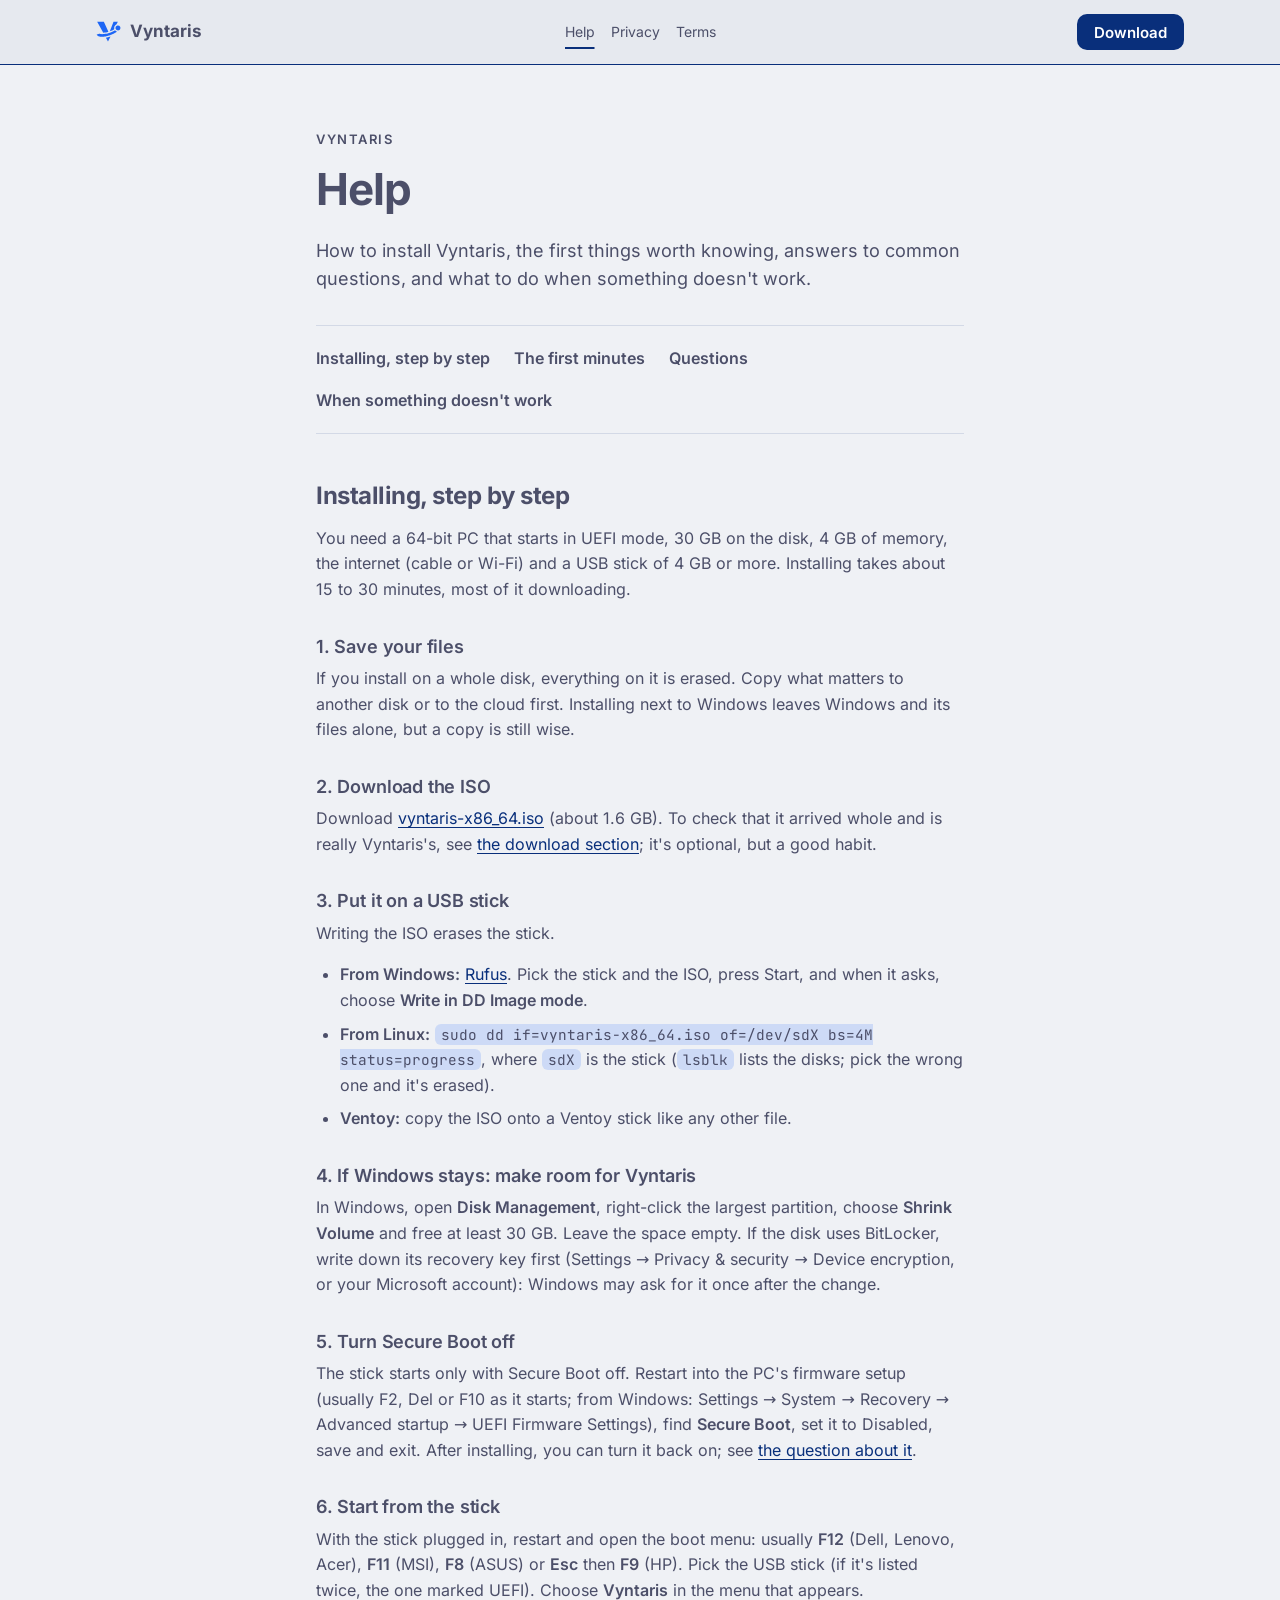
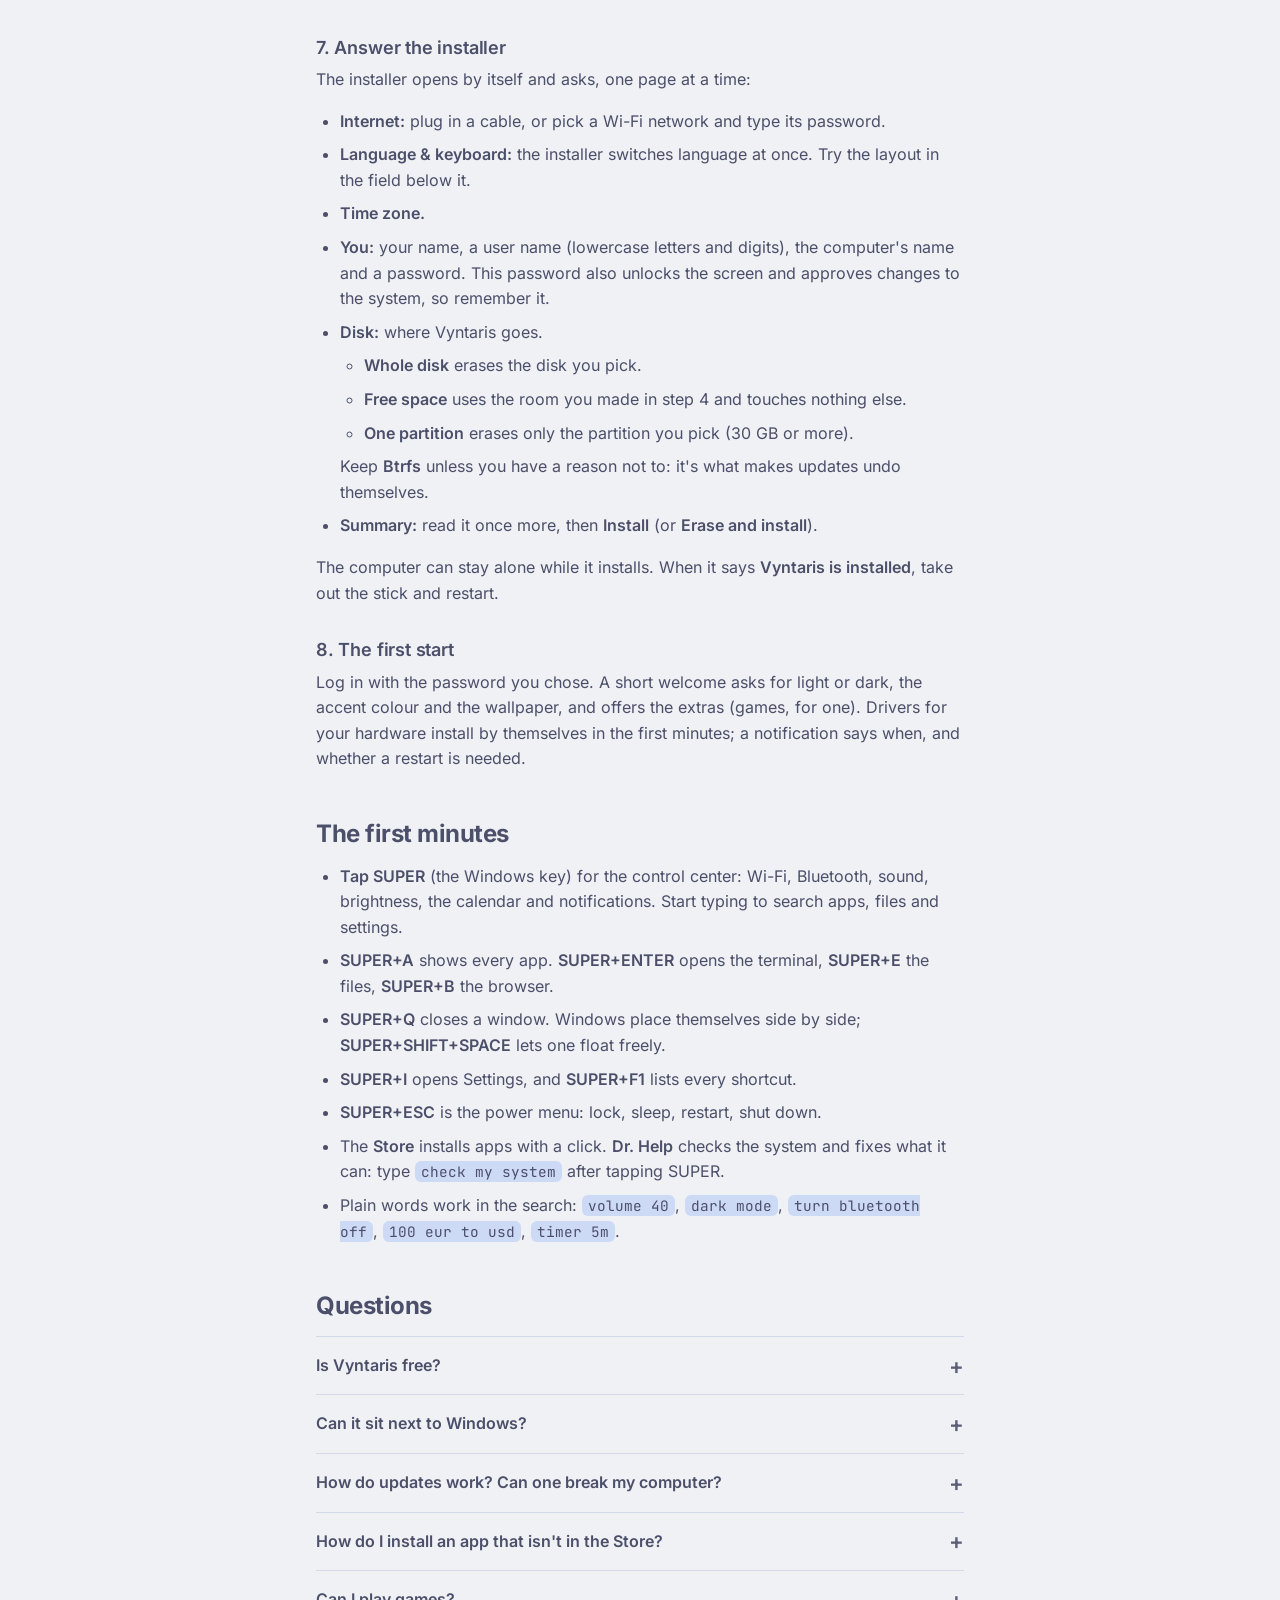
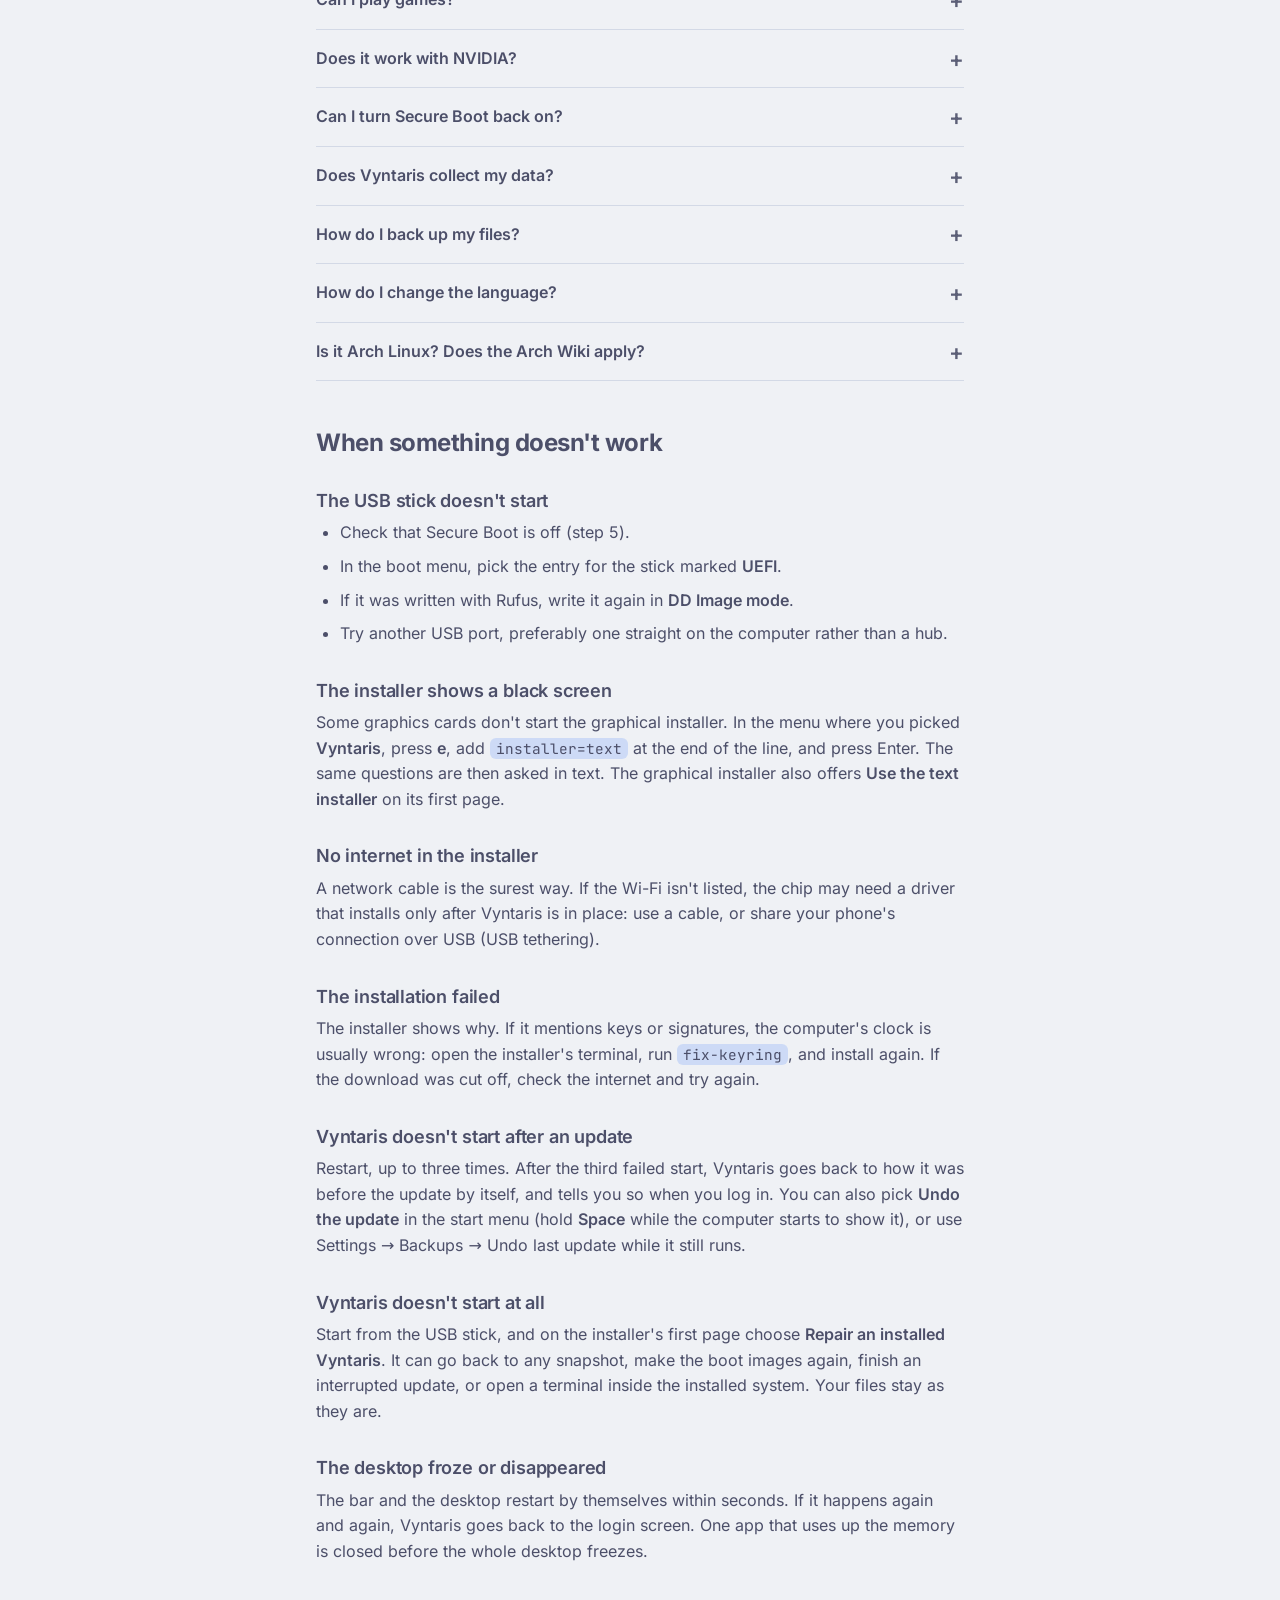
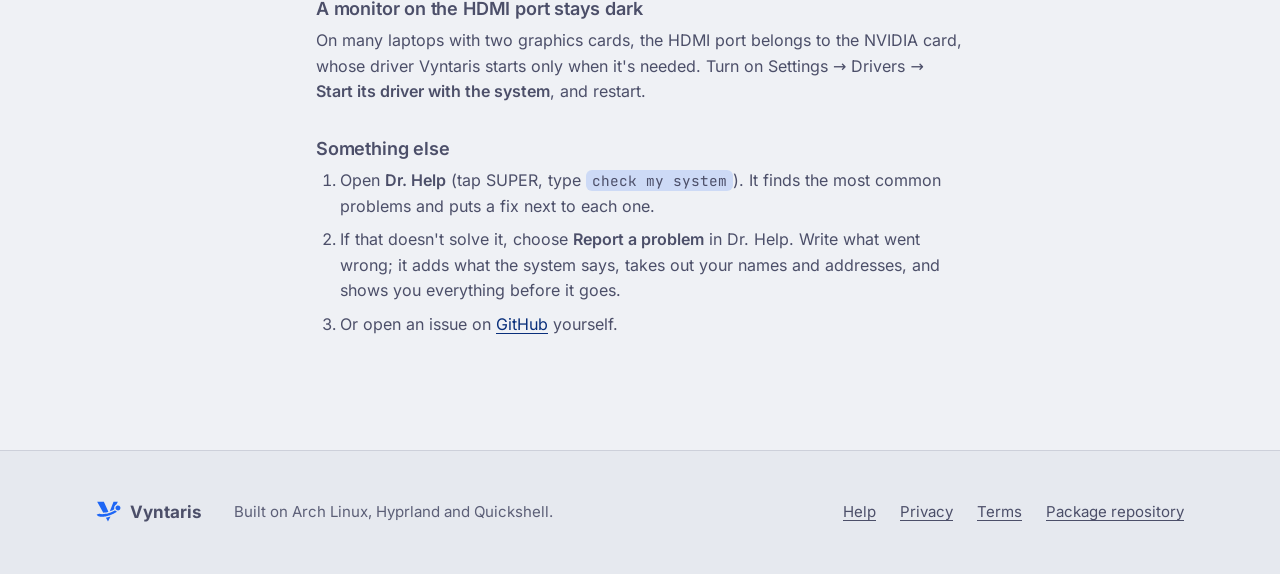
==== commit 8edd3b56: "Help: NVIDIA on demand, a dark HDMI monitor" ====
--- a/help/index.html
+++ b/help/index.html
@@ -151,7 +151,9 @@
 <details>
   <summary>Does it work with NVIDIA?</summary>
   <p>Yes, the driver installs by itself. On a laptop with two graphics cards the NVIDIA one sleeps until it's
-  needed; a yellow dot in the bar shows when it's awake, and its panel says which app woke it.</p>
+  needed, and its driver starts only when a game or <code>prime-run</code> asks for it, which keeps about
+  370 MB of memory free. A yellow dot in the bar shows when the card is awake, and its panel says which app
+  woke it.</p>
 </details>
 <details id="secure-boot">
   <summary>Can I turn Secure Boot back on?</summary>
@@ -220,6 +222,11 @@
 <h3>The desktop froze or disappeared</h3>
 <p>The bar and the desktop restart by themselves within seconds. If it happens again and again, Vyntaris goes
 back to the login screen. One app that uses up the memory is closed before the whole desktop freezes.</p>
+
+<h3>A monitor on the HDMI port stays dark</h3>
+<p>On many laptops with two graphics cards, the HDMI port belongs to the NVIDIA card, whose driver Vyntaris starts
+only when it's needed. Turn on Settings → Drivers → <strong>Start its driver with the system</strong>, and
+restart.</p>
 
 <h3>Something else</h3>
 <ol>
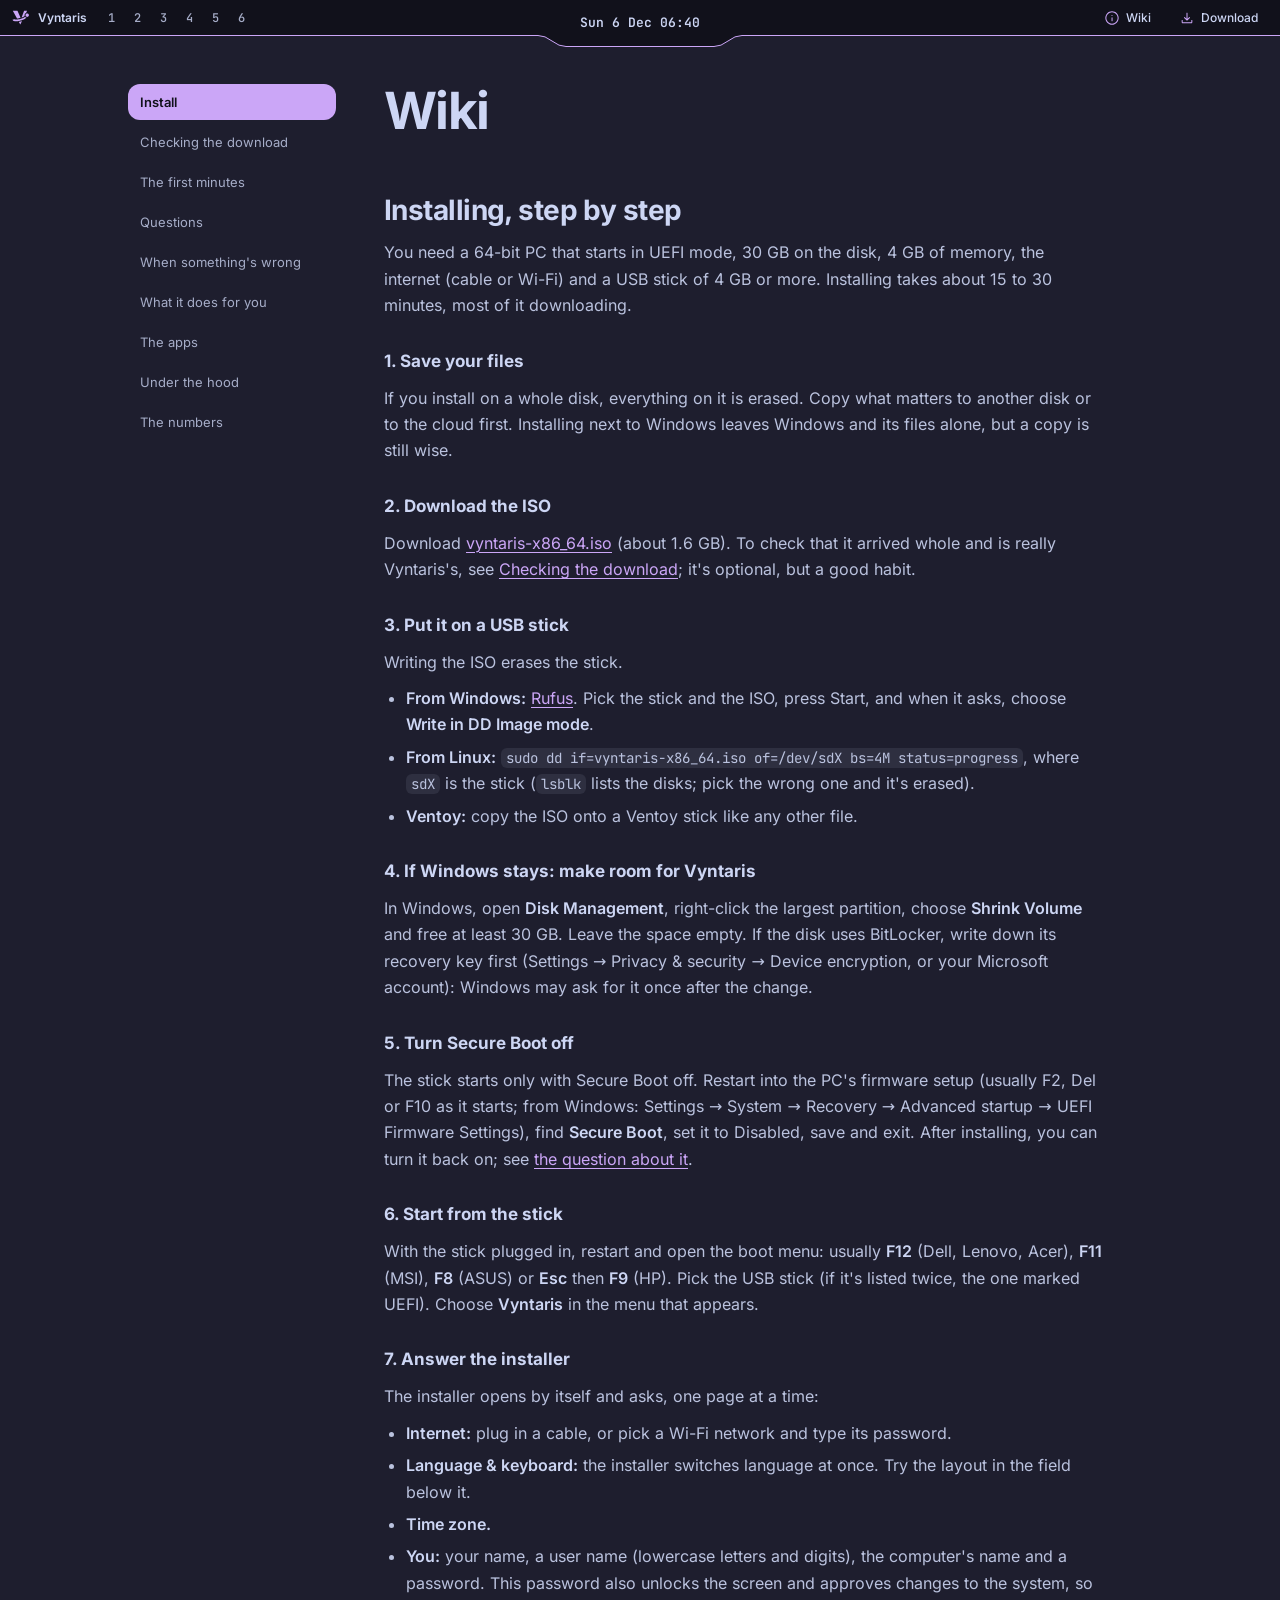
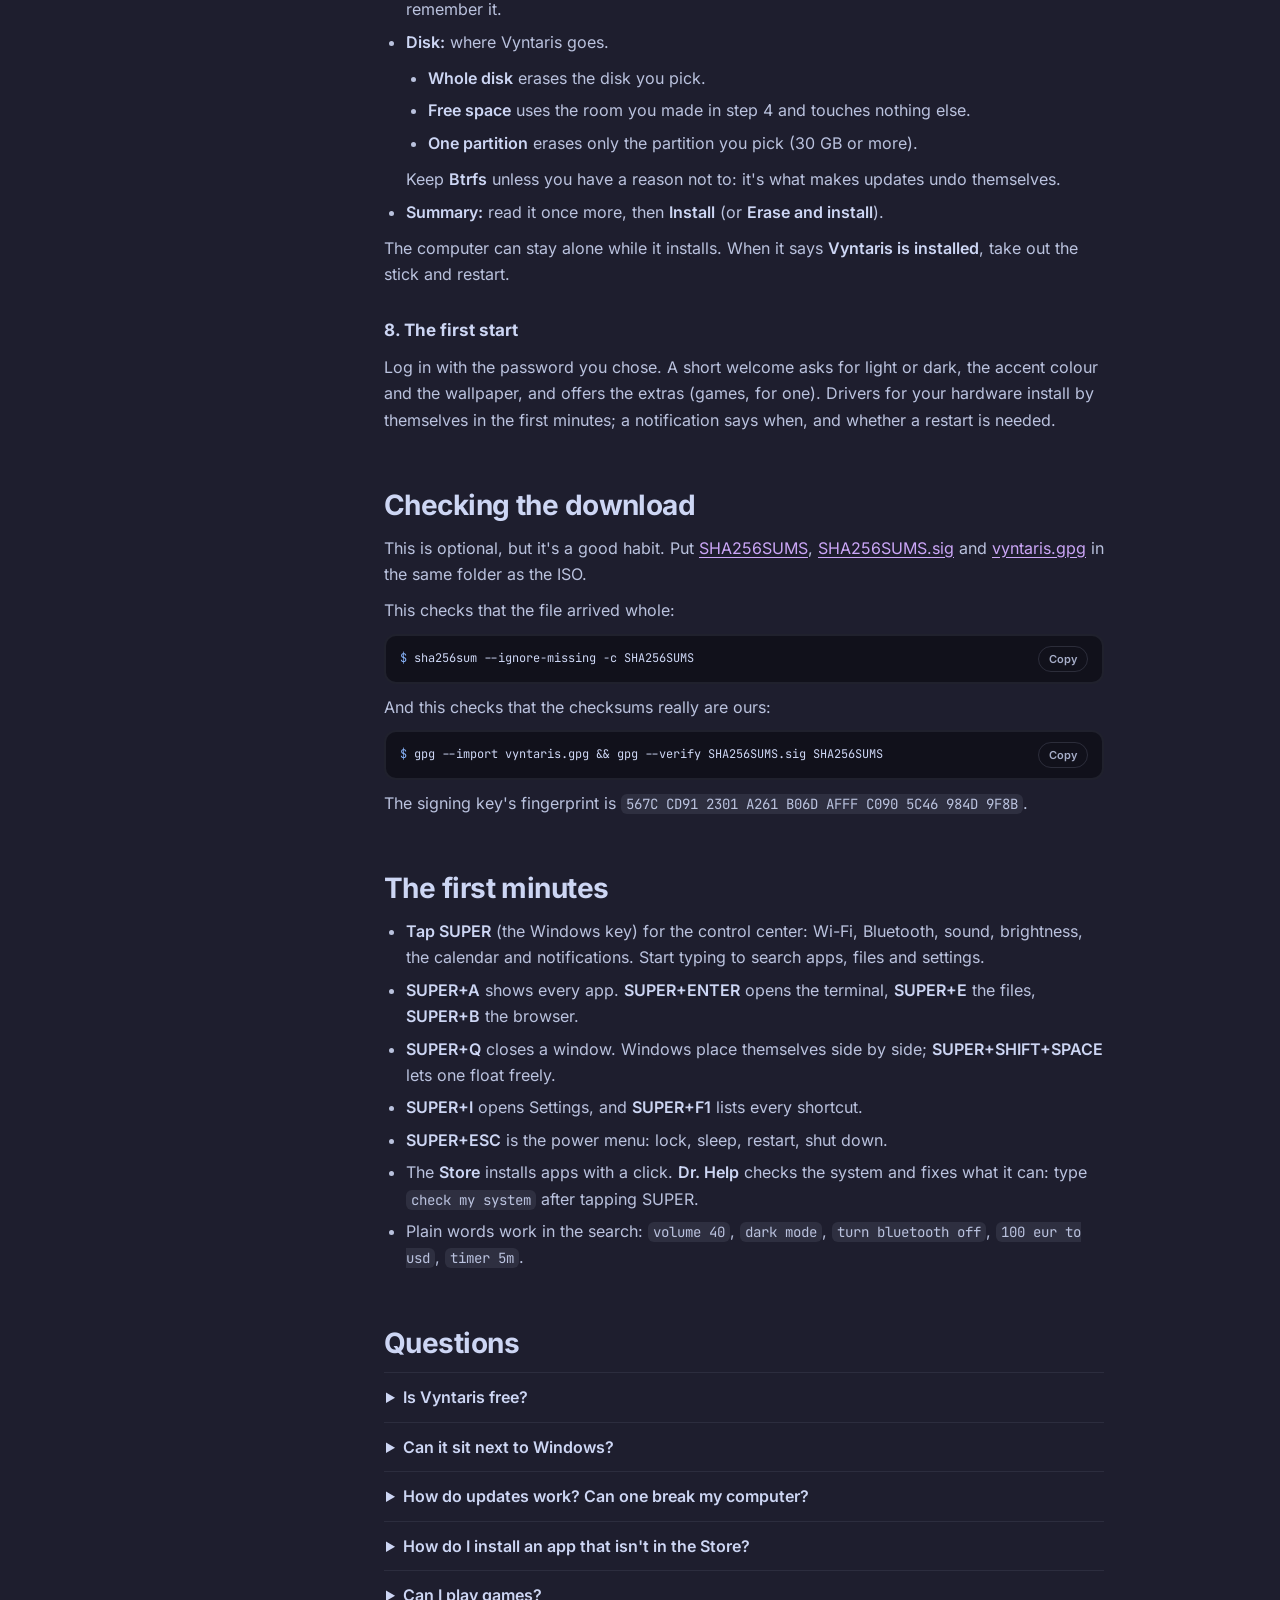
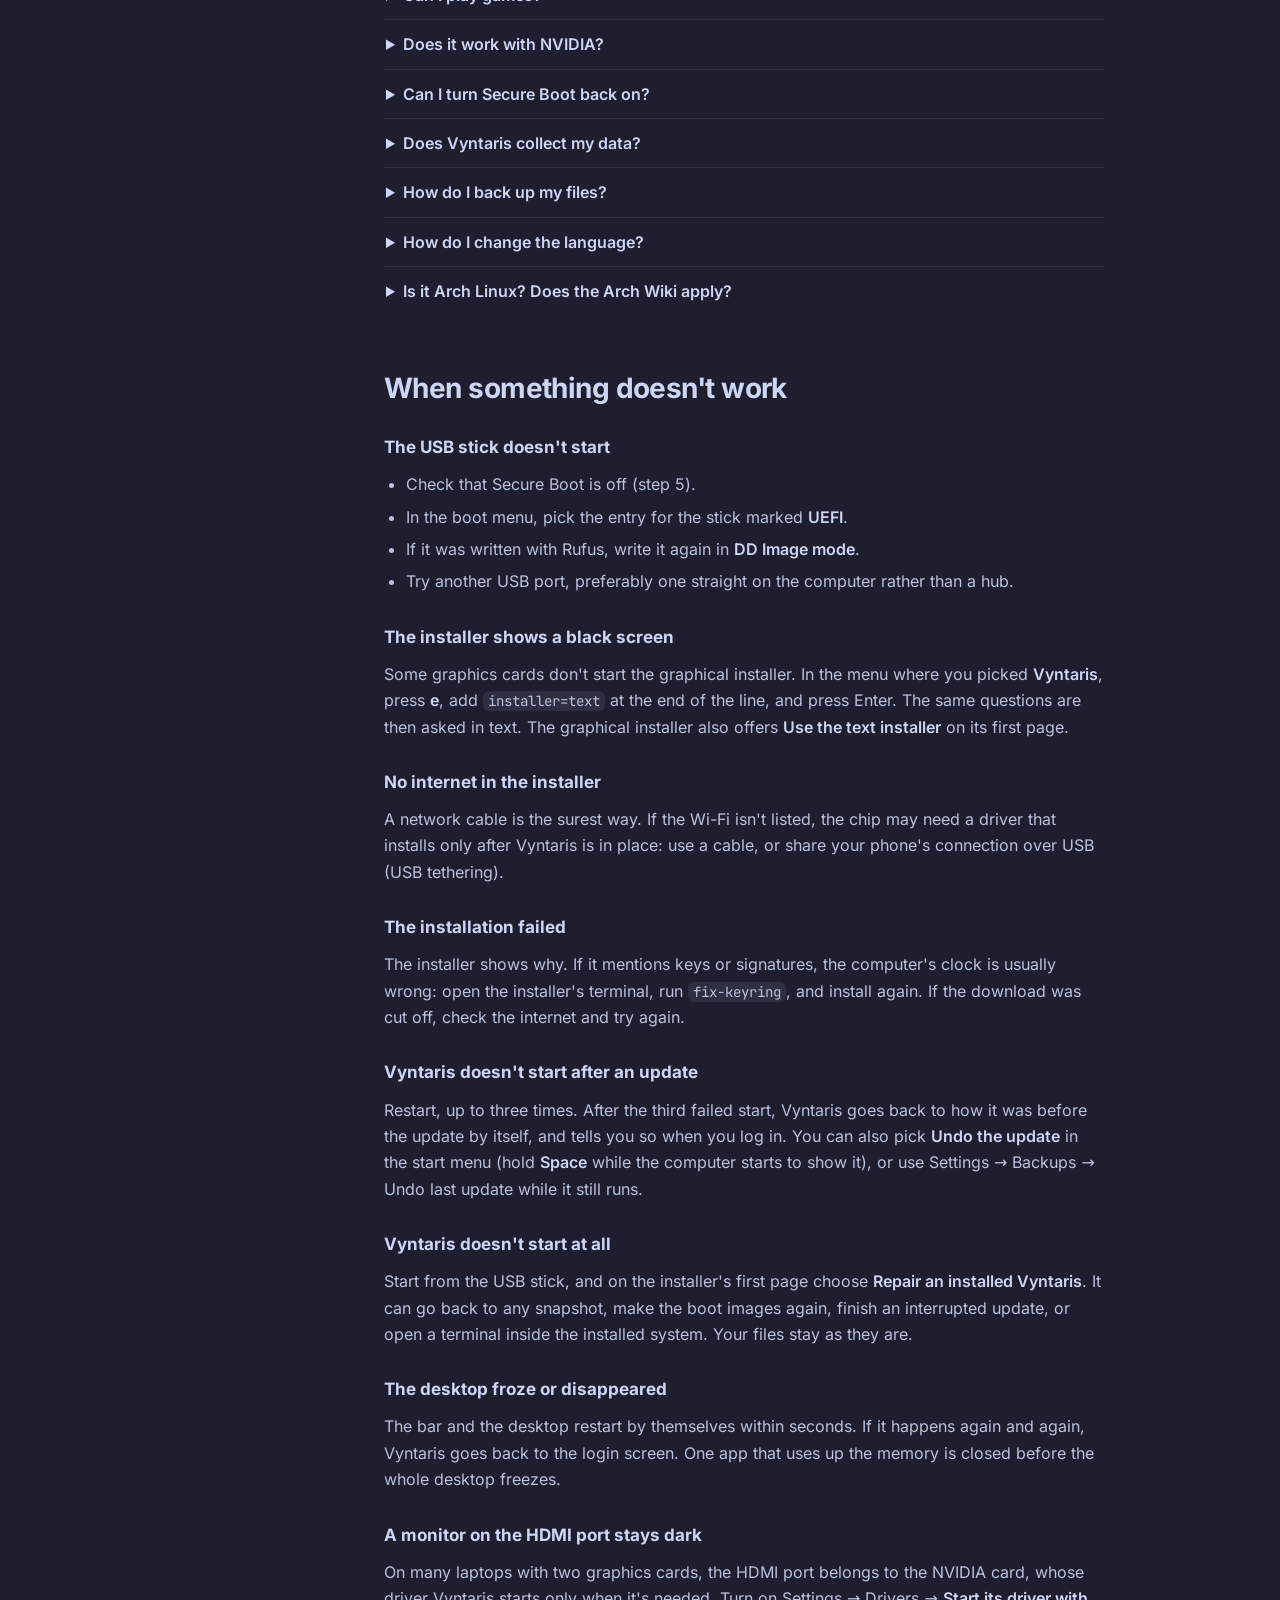
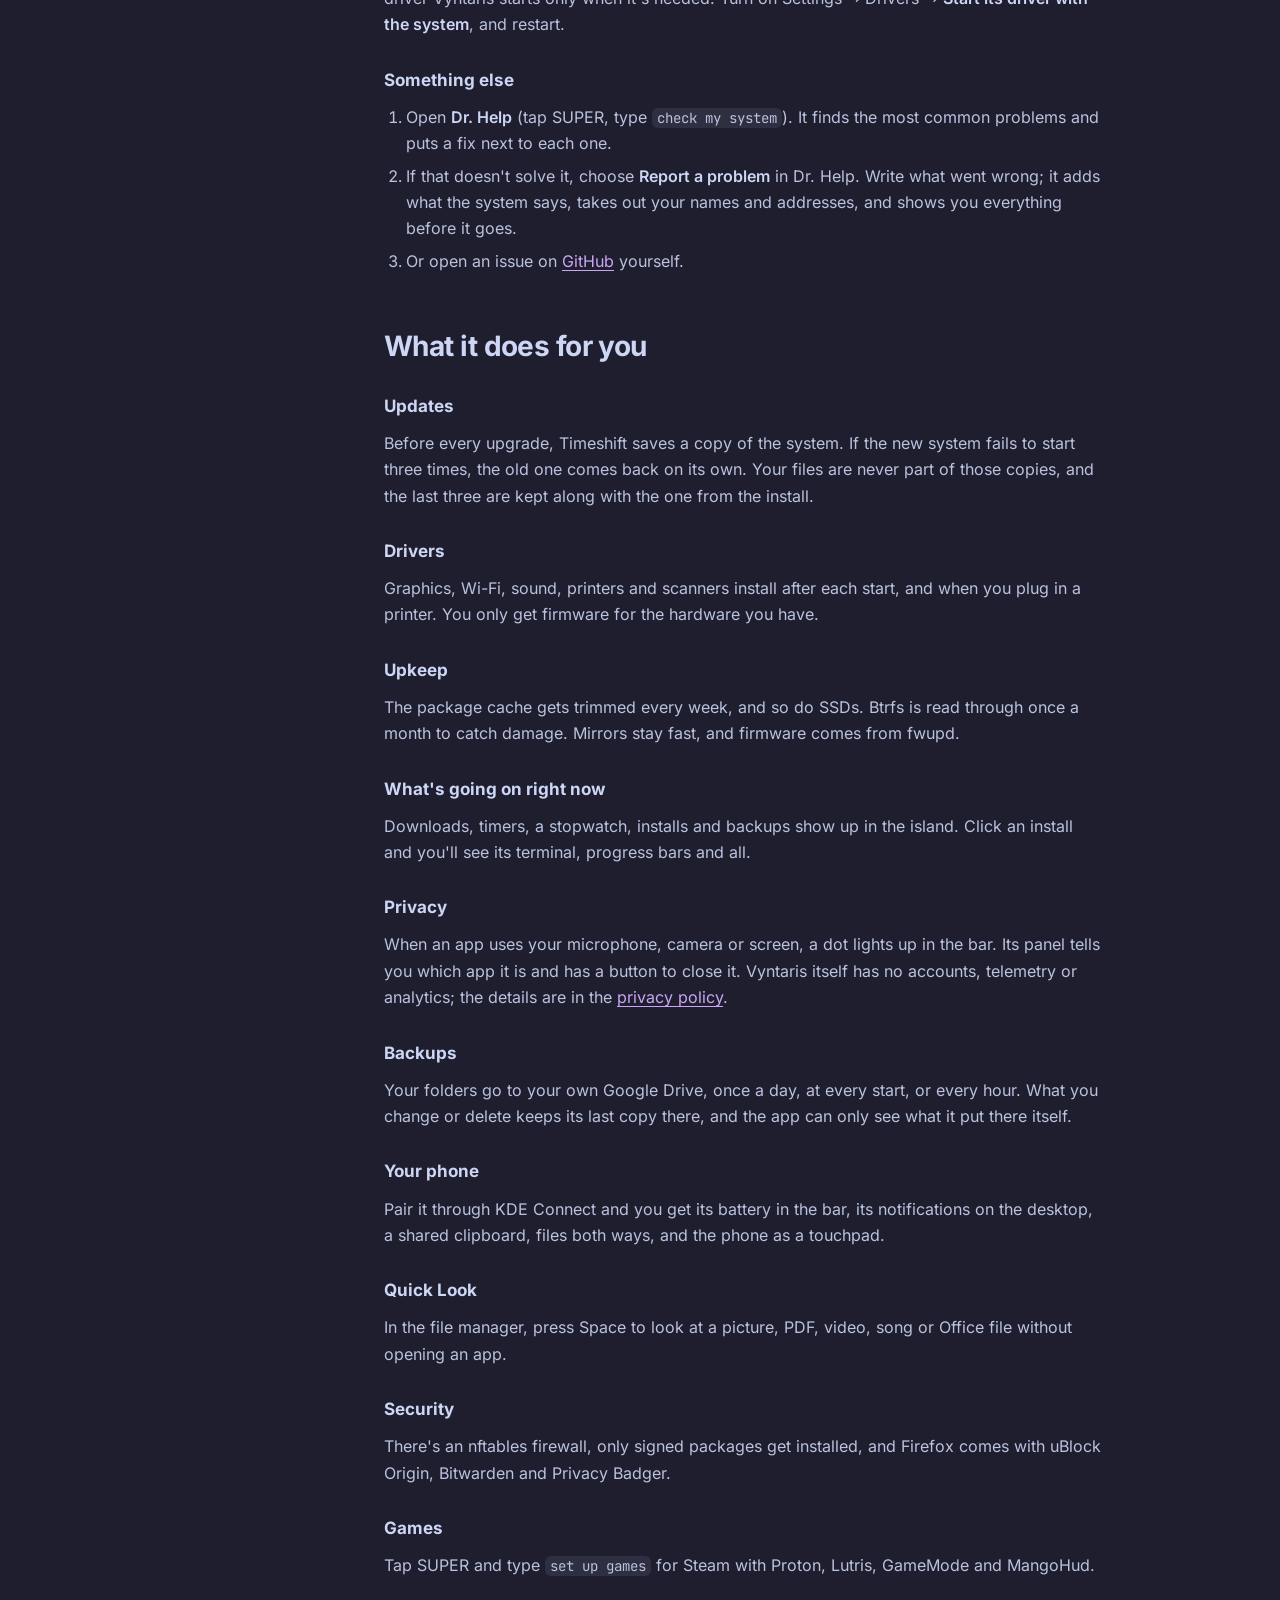
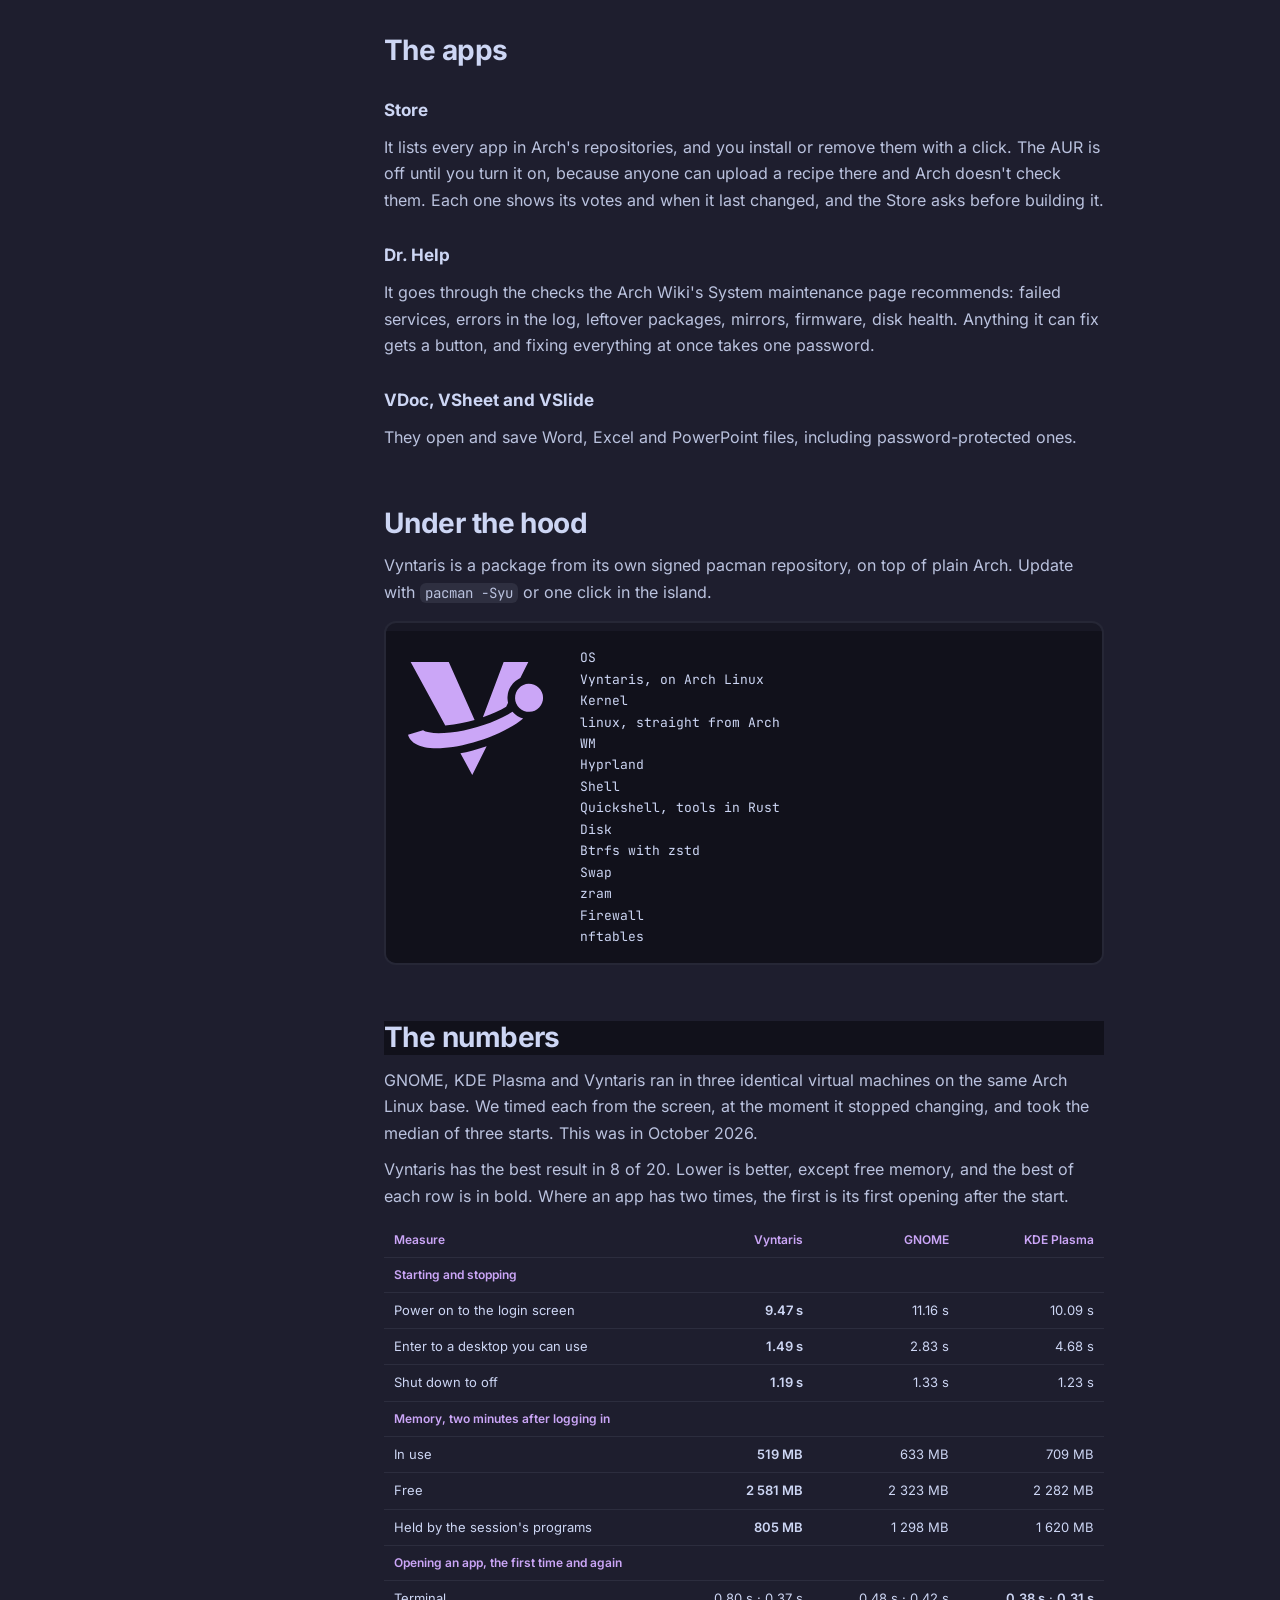
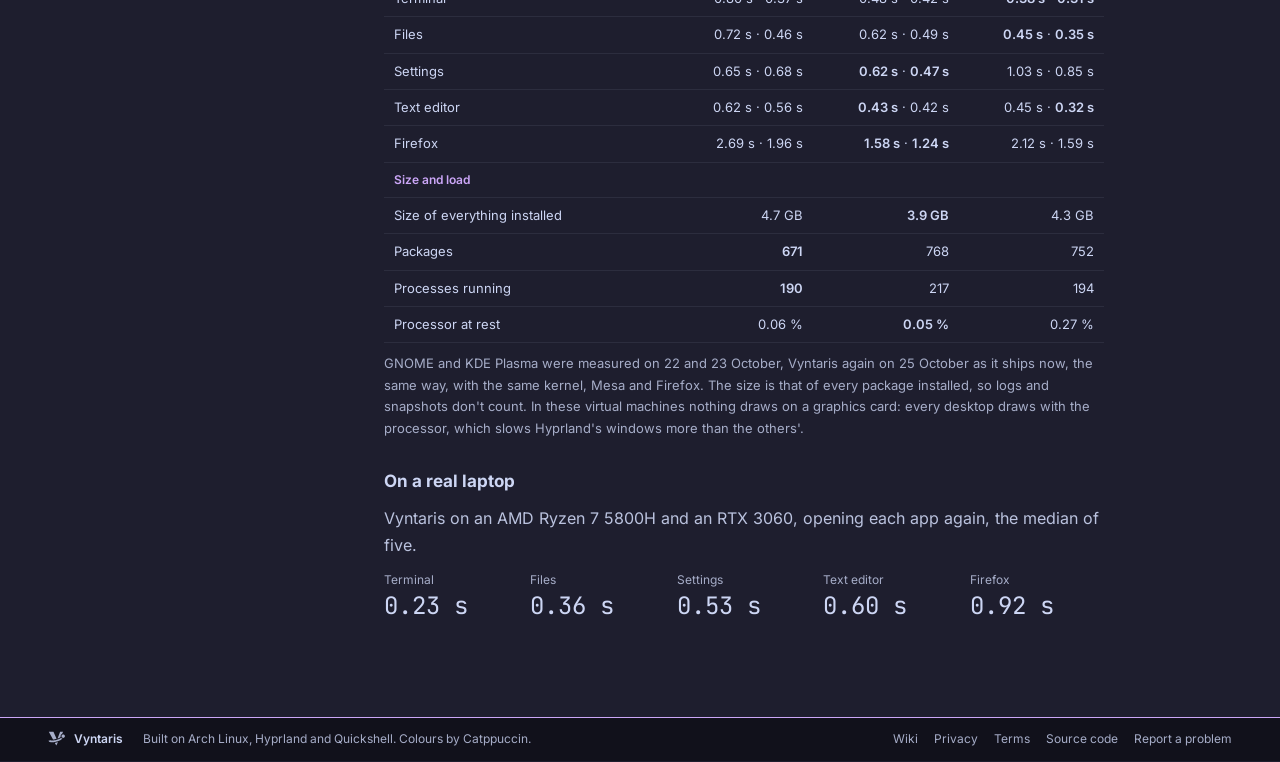
==== commit 6e01e6fe: "Say less on the home page and move the rest to a wiki: plain words, pictures of the apps without the" ====
--- a/help/index.html
+++ b/help/index.html
@@ -2,253 +2,11 @@
 <html lang="en">
 <head>
 <meta charset="utf-8">
-<meta name="viewport" content="width=device-width, initial-scale=1, viewport-fit=cover">
-<title>Help · Vyntaris</title>
-<meta name="description" content="Installing Vyntaris step by step, the first things to know, common questions, and what to do when something doesn't work.">
-<link rel="preload" href="/fonts/inter.woff2" as="font" type="font/woff2" crossorigin>
-<link rel="stylesheet" href="/site.css">
+<title>Vyntaris wiki</title>
+<meta name="robots" content="noindex">
+<link rel="canonical" href="https://vyntarisos.com/wiki/">
+<meta http-equiv="refresh" content="0; url=/wiki/">
+<script>location.replace("/wiki/" + location.hash)</script>
 </head>
-<body>
-<a class="skip" href="#main">Skip to content</a>
-<header class="top">
-  <div class="wrap">
-    <a class="brand" href="/"><svg viewBox="0 0 24 24" aria-hidden="true"><path fill="currentColor" fill-rule="evenodd" d="M12.79 11.4L13.97 10.96L14.92 10.55L15.79 10.12L16.57 9.68L16.88 9.05L16.82 8.75L16.79 8.45L16.78 8.15L16.81 7.85L16.85 7.55L16.92 7.26L17.02 6.97L17.14 6.7L17.28 6.44L17.45 6.19L17.66 5.93L17.86 5.71L18.09 5.51L18.33 5.34L18.59 5.18L18.86 5.04L20.16 2.43L16.16 2.43zM6.69 12.72L8.05 12.57L9.18 12.38L10.35 12.12L11.45 11.83L7.26 2.43L1.08 2.43zM22.55 8.18L22.5 7.74L22.36 7.32L22.14 6.93L21.85 6.6L21.5 6.32L21.1 6.12L20.67 6L20.22 5.97L19.78 6.02L19.36 6.16L18.97 6.38L18.64 6.67L18.36 7.03L18.16 7.42L18.04 7.85L18.01 8.3L18.06 8.74L18.2 9.16L18.42 9.55L18.71 9.88L19.07 10.16L19.46 10.36L19.89 10.48L20.34 10.51L20.78 10.46L21.2 10.32L21.59 10.1L21.92 9.81L22.2 9.45L22.4 9.06L22.52 8.63zM3.06 13.46L3.08 13.5L0.65 14.24L0.75 14.52L0.89 14.78L1.1 15.07L1.3 15.28L1.56 15.51L1.85 15.7L2.15 15.86L2.52 16.01L2.92 16.14L3.34 16.24L3.77 16.32L4.23 16.37L4.78 16.41L5.88 16.41L7.15 16.31L7.92 16.21L8.7 16.08L9.49 15.92L10.4 15.7L11.22 15.49L12.13 15.21L12.93 14.95L13.82 14.62L14.69 14.27L15.44 13.94L16.25 13.55L16.93 13.19L17.66 12.77L18.25 12.39L18.81 12L19.32 11.6L18.83 11.42L18.37 11.17L17.96 10.85L17.59 10.48L16.86 10.93L15.99 11.39L15.03 11.84L13.99 12.27L12.9 12.66L11.87 12.98L10.83 13.27L9.7 13.53L8.59 13.73L7.52 13.88L6.52 13.96L5.6 13.98L4.79 13.94L4.06 13.84L3.48 13.69L3.23 13.58zM13.4 16.08L11.97 16.54L11.02 16.81L10.07 17.05L9.15 17.24L11.07 20.77z"/></svg>Vyntaris</a>
-    <nav class="nav" aria-label="Pages">
-      <a href="/help/" aria-current="page">Help</a>
-      <a href="/policy/">Privacy</a>
-      <a href="/tos/">Terms</a>
-    </nav>
-    <a class="btn btn-primary btn-small" href="/#download">Download</a>
-  </div>
-</header>
-<main class="wrap prose" id="main">
-<p class="eyebrow">Vyntaris</p>
-<h1>Help</h1>
-<p class="lead">How to install Vyntaris, the first things worth knowing, answers to common questions, and what to
-do when something doesn't work.</p>
-
-<nav class="toc" aria-label="On this page">
-  <a href="#install">Installing, step by step</a>
-  <a href="#first">The first minutes</a>
-  <a href="#faq">Questions</a>
-  <a href="#trouble">When something doesn't work</a>
-</nav>
-
-<h2 id="install">Installing, step by step</h2>
-<p>You need a 64-bit PC that starts in UEFI mode, 30 GB on the disk, 4 GB of memory, the internet (cable or
-Wi-Fi) and a USB stick of 4 GB or more. Installing takes about 15 to 30 minutes, most of it downloading.</p>
-
-<h3>1. Save your files</h3>
-<p>If you install on a whole disk, everything on it is erased. Copy what matters to another disk or to the
-cloud first. Installing next to Windows leaves Windows and its files alone, but a copy is still wise.</p>
-
-<h3>2. Download the ISO</h3>
-<p>Download <a href="https://dl.vyntarisos.com/vyntaris-x86_64.iso">vyntaris-x86_64.iso</a> (about 1.6 GB). To
-check that it arrived whole and is really Vyntaris's, see <a href="/#download">the download section</a>; it's
-optional, but a good habit.</p>
-
-<h3>3. Put it on a USB stick</h3>
-<p>Writing the ISO erases the stick.</p>
-<ul>
-  <li><strong>From Windows:</strong> <a href="https://rufus.ie/">Rufus</a>. Pick the stick and the ISO, press
-    Start, and when it asks, choose <strong>Write in DD Image mode</strong>.</li>
-  <li><strong>From Linux:</strong> <code>sudo dd if=vyntaris-x86_64.iso of=/dev/sdX bs=4M status=progress</code>,
-    where <code>sdX</code> is the stick (<code>lsblk</code> lists the disks; pick the wrong one and it's erased).</li>
-  <li><strong>Ventoy:</strong> copy the ISO onto a Ventoy stick like any other file.</li>
-</ul>
-
-<h3>4. If Windows stays: make room for Vyntaris</h3>
-<p>In Windows, open <strong>Disk Management</strong>, right-click the largest partition, choose
-<strong>Shrink Volume</strong> and free at least 30 GB. Leave the space empty. If the disk uses BitLocker, write
-down its recovery key first (Settings → Privacy &amp; security → Device encryption, or your Microsoft account):
-Windows may ask for it once after the change.</p>
-
-<h3>5. Turn Secure Boot off</h3>
-<p>The stick starts only with Secure Boot off. Restart into the PC's firmware setup (usually F2, Del or F10 as
-it starts; from Windows: Settings → System → Recovery → Advanced startup → UEFI Firmware Settings), find
-<strong>Secure Boot</strong>, set it to Disabled, save and exit. After installing, you can turn it back on; see
-<a href="#secure-boot">the question about it</a>.</p>
-
-<h3>6. Start from the stick</h3>
-<p>With the stick plugged in, restart and open the boot menu: usually <strong>F12</strong> (Dell, Lenovo, Acer),
-<strong>F11</strong> (MSI), <strong>F8</strong> (ASUS) or <strong>Esc</strong> then <strong>F9</strong> (HP).
-Pick the USB stick (if it's listed twice, the one marked UEFI). Choose <strong>Vyntaris</strong> in the menu that
-appears.</p>
-
-<h3>7. Answer the installer</h3>
-<p>The installer opens by itself and asks, one page at a time:</p>
-<ul>
-  <li><strong>Internet:</strong> plug in a cable, or pick a Wi-Fi network and type its password.</li>
-  <li><strong>Language &amp; keyboard:</strong> the installer switches language at once. Try the layout in the
-    field below it.</li>
-  <li><strong>Time zone.</strong></li>
-  <li><strong>You:</strong> your name, a user name (lowercase letters and digits), the computer's name and a
-    password. This password also unlocks the screen and approves changes to the system, so remember it.</li>
-  <li><strong>Disk:</strong> where Vyntaris goes.
-    <ul>
-      <li><strong>Whole disk</strong> erases the disk you pick.</li>
-      <li><strong>Free space</strong> uses the room you made in step 4 and touches nothing else.</li>
-      <li><strong>One partition</strong> erases only the partition you pick (30 GB or more).</li>
-    </ul>
-    Keep <strong>Btrfs</strong> unless you have a reason not to: it's what makes updates undo themselves.</li>
-  <li><strong>Summary:</strong> read it once more, then <strong>Install</strong> (or <strong>Erase and
-    install</strong>).</li>
-</ul>
-<p>The computer can stay alone while it installs. When it says <strong>Vyntaris is installed</strong>, take out
-the stick and restart.</p>
-
-<h3>8. The first start</h3>
-<p>Log in with the password you chose. A short welcome asks for light or dark, the accent colour and the
-wallpaper, and offers the extras (games, for one). Drivers for your hardware install by themselves in the
-first minutes; a notification says when, and whether a restart is needed.</p>
-
-<h2 id="first">The first minutes</h2>
-<ul>
-  <li><strong>Tap SUPER</strong> (the Windows key) for the control center: Wi-Fi, Bluetooth, sound, brightness,
-    the calendar and notifications. Start typing to search apps, files and settings.</li>
-  <li><strong>SUPER+A</strong> shows every app. <strong>SUPER+ENTER</strong> opens the terminal,
-    <strong>SUPER+E</strong> the files, <strong>SUPER+B</strong> the browser.</li>
-  <li><strong>SUPER+Q</strong> closes a window. Windows place themselves side by side;
-    <strong>SUPER+SHIFT+SPACE</strong> lets one float freely.</li>
-  <li><strong>SUPER+I</strong> opens Settings, and <strong>SUPER+F1</strong> lists every shortcut.</li>
-  <li><strong>SUPER+ESC</strong> is the power menu: lock, sleep, restart, shut down.</li>
-  <li>The <strong>Store</strong> installs apps with a click. <strong>Dr. Help</strong> checks the system and
-    fixes what it can: type <code>check my system</code> after tapping SUPER.</li>
-  <li>Plain words work in the search: <code>volume 40</code>, <code>dark mode</code>, <code>turn bluetooth
-    off</code>, <code>100 eur to usd</code>, <code>timer 5m</code>.</li>
-</ul>
-
-<h2 id="faq">Questions</h2>
-<div class="faq">
-<details>
-  <summary>Is Vyntaris free?</summary>
-  <p>Yes, to download, install and use. It's free software under the GNU GPL, and its source is on
-  <a href="https://github.com/vyntaris/vyntaris">GitHub</a>.</p>
-</details>
-<details>
-  <summary>Can it sit next to Windows?</summary>
-  <p>Yes. Make room in Windows (step 4) and choose <strong>Free space</strong> or <strong>One partition</strong>.
-  A menu at start lets you pick Vyntaris or Windows; it stays hidden when there's only Vyntaris.</p>
-</details>
-<details>
-  <summary>How do updates work? Can one break my computer?</summary>
-  <p>Updates come from Arch Linux and Vyntaris whenever they're ready; the island shows when some are waiting,
-  and one click installs them. Before every update a snapshot of the system is taken. If an update stops
-  Vyntaris from starting, it gets three tries, then the start menu's <strong>Undo the update</strong> puts the
-  system back by itself. Your files are never part of a snapshot, so going back never touches them.</p>
-</details>
-<details>
-  <summary>How do I install an app that isn't in the Store?</summary>
-  <p>The Store lists every app from Arch Linux's repositories. More come from the AUR, which anyone can upload
-  to: turn it on in Settings → Apps, read the warning on each, and the Store builds it for you. In the terminal,
-  <code>pacman</code> and <code>yay</code> work as on any Arch Linux.</p>
-</details>
-<details>
-  <summary>Can I play games?</summary>
-  <p>Yes. Tap SUPER and type <code>set up games</code>: it installs Steam with Proton, Lutris, GameMode and
-  MangoHud. Game mode starts by itself with a fullscreen game.</p>
-</details>
-<details>
-  <summary>Does it work with NVIDIA?</summary>
-  <p>Yes, the driver installs by itself. On a laptop with two graphics cards the NVIDIA one sleeps until it's
-  needed, and its driver starts only when a game or <code>prime-run</code> asks for it, which keeps about
-  370 MB of memory free. A yellow dot in the bar shows when the card is awake, and its panel says which app
-  woke it.</p>
-</details>
-<details id="secure-boot">
-  <summary>Can I turn Secure Boot back on?</summary>
-  <p>Yes. In the firmware setup, put Secure Boot into <strong>Setup Mode</strong> (sometimes called "Clear
-  keys"), start Vyntaris, and in the terminal run <code>vyntaris-secure-boot</code>. It signs Vyntaris with
-  keys of your own; then turn Secure Boot back on.</p>
-</details>
-<details>
-  <summary>Does Vyntaris collect my data?</summary>
-  <p>No. It has no accounts, no telemetry and no analytics. What it connects to, and why, is in the
-  <a href="/policy/">privacy policy</a>.</p>
-</details>
-<details>
-  <summary>How do I back up my files?</summary>
-  <p>Open <strong>Backup</strong>, sign in to Google Drive and pick the folders. It backs them up at every start,
-  when you shut down, or only when you ask. Snapshots, in Settings → Backups, keep the system, not your files.</p>
-</details>
-<details>
-  <summary>How do I change the language?</summary>
-  <p>Settings → Date, time &amp; language. It takes effect at the next login. Vyntaris speaks English, Serbian,
-  German, French, Spanish, Italian, Portuguese and Polish.</p>
-</details>
-<details>
-  <summary>Is it Arch Linux? Does the Arch Wiki apply?</summary>
-  <p>Underneath, yes: the same kernel, packages and pacman, straight from Arch. The
-  <a href="https://wiki.archlinux.org/">Arch Wiki</a> applies to everything below the desktop.</p>
-</details>
-</div>
-
-<h2 id="trouble">When something doesn't work</h2>
-
-<h3>The USB stick doesn't start</h3>
-<ul>
-  <li>Check that Secure Boot is off (step 5).</li>
-  <li>In the boot menu, pick the entry for the stick marked <strong>UEFI</strong>.</li>
-  <li>If it was written with Rufus, write it again in <strong>DD Image mode</strong>.</li>
-  <li>Try another USB port, preferably one straight on the computer rather than a hub.</li>
-</ul>
-
-<h3>The installer shows a black screen</h3>
-<p>Some graphics cards don't start the graphical installer. In the menu where you picked
-<strong>Vyntaris</strong>, press <strong>e</strong>, add <code>installer=text</code> at the end of the line, and
-press Enter. The same questions are then asked in text. The graphical installer also offers <strong>Use the text
-installer</strong> on its first page.</p>
-
-<h3>No internet in the installer</h3>
-<p>A network cable is the surest way. If the Wi-Fi isn't listed, the chip may need a driver that installs only
-after Vyntaris is in place: use a cable, or share your phone's connection over USB (USB tethering).</p>
-
-<h3>The installation failed</h3>
-<p>The installer shows why. If it mentions keys or signatures, the computer's clock is usually wrong: open the
-installer's terminal, run <code>fix-keyring</code>, and install again. If the download was cut off, check the
-internet and try again.</p>
-
-<h3>Vyntaris doesn't start after an update</h3>
-<p>Restart, up to three times. After the third failed start, Vyntaris goes back to how it was before the update
-by itself, and tells you so when you log in. You can also pick <strong>Undo the update</strong> in the start
-menu (hold <strong>Space</strong> while the computer starts to show it), or use Settings → Backups → Undo last
-update while it still runs.</p>
-
-<h3>Vyntaris doesn't start at all</h3>
-<p>Start from the USB stick, and on the installer's first page choose <strong>Repair an installed
-Vyntaris</strong>. It can go back to any snapshot, make the boot images again, finish an interrupted update, or
-open a terminal inside the installed system. Your files stay as they are.</p>
-
-<h3>The desktop froze or disappeared</h3>
-<p>The bar and the desktop restart by themselves within seconds. If it happens again and again, Vyntaris goes
-back to the login screen. One app that uses up the memory is closed before the whole desktop freezes.</p>
-
-<h3>A monitor on the HDMI port stays dark</h3>
-<p>On many laptops with two graphics cards, the HDMI port belongs to the NVIDIA card, whose driver Vyntaris starts
-only when it's needed. Turn on Settings → Drivers → <strong>Start its driver with the system</strong>, and
-restart.</p>
-
-<h3>Something else</h3>
-<ol>
-  <li>Open <strong>Dr. Help</strong> (tap SUPER, type <code>check my system</code>). It finds the most common
-    problems and puts a fix next to each one.</li>
-  <li>If that doesn't solve it, choose <strong>Report a problem</strong> in Dr. Help. Write what went wrong; it
-    adds what the system says, takes out your names and addresses, and shows you everything before it goes.</li>
-  <li>Or open an issue on <a href="https://github.com/vyntaris/vyntaris/issues/new/choose">GitHub</a> yourself.</li>
-</ol>
-</main>
-
-<footer class="foot">
-  <div class="wrap">
-    <a class="brand" href="/"><svg viewBox="0 0 24 24" aria-hidden="true"><path fill="currentColor" fill-rule="evenodd" d="M12.79 11.4L13.97 10.96L14.92 10.55L15.79 10.12L16.57 9.68L16.88 9.05L16.82 8.75L16.79 8.45L16.78 8.15L16.81 7.85L16.85 7.55L16.92 7.26L17.02 6.97L17.14 6.7L17.28 6.44L17.45 6.19L17.66 5.93L17.86 5.71L18.09 5.51L18.33 5.34L18.59 5.18L18.86 5.04L20.16 2.43L16.16 2.43zM6.69 12.72L8.05 12.57L9.18 12.38L10.35 12.12L11.45 11.83L7.26 2.43L1.08 2.43zM22.55 8.18L22.5 7.74L22.36 7.32L22.14 6.93L21.85 6.6L21.5 6.32L21.1 6.12L20.67 6L20.22 5.97L19.78 6.02L19.36 6.16L18.97 6.38L18.64 6.67L18.36 7.03L18.16 7.42L18.04 7.85L18.01 8.3L18.06 8.74L18.2 9.16L18.42 9.55L18.71 9.88L19.07 10.16L19.46 10.36L19.89 10.48L20.34 10.51L20.78 10.46L21.2 10.32L21.59 10.1L21.92 9.81L22.2 9.45L22.4 9.06L22.52 8.63zM3.06 13.46L3.08 13.5L0.65 14.24L0.75 14.52L0.89 14.78L1.1 15.07L1.3 15.28L1.56 15.51L1.85 15.7L2.15 15.86L2.52 16.01L2.92 16.14L3.34 16.24L3.77 16.32L4.23 16.37L4.78 16.41L5.88 16.41L7.15 16.31L7.92 16.21L8.7 16.08L9.49 15.92L10.4 15.7L11.22 15.49L12.13 15.21L12.93 14.95L13.82 14.62L14.69 14.27L15.44 13.94L16.25 13.55L16.93 13.19L17.66 12.77L18.25 12.39L18.81 12L19.32 11.6L18.83 11.42L18.37 11.17L17.96 10.85L17.59 10.48L16.86 10.93L15.99 11.39L15.03 11.84L13.99 12.27L12.9 12.66L11.87 12.98L10.83 13.27L9.7 13.53L8.59 13.73L7.52 13.88L6.52 13.96L5.6 13.98L4.79 13.94L4.06 13.84L3.48 13.69L3.23 13.58zM13.4 16.08L11.97 16.54L11.02 16.81L10.07 17.05L9.15 17.24L11.07 20.77z"/></svg>Vyntaris</a>
-    <span>Built on Arch Linux, Hyprland and Quickshell.</span>
-    <nav aria-label="More">
-      <a href="/help/">Help</a>
-      <a href="/policy/">Privacy</a>
-      <a href="/tos/">Terms</a>
-      <a href="https://pkg.vyntarisos.com/">Package repository</a>
-    </nav>
-  </div>
-</footer>
-</body>
+<body><p>This page moved to the <a href="/wiki/">wiki</a>.</p></body>
 </html>
